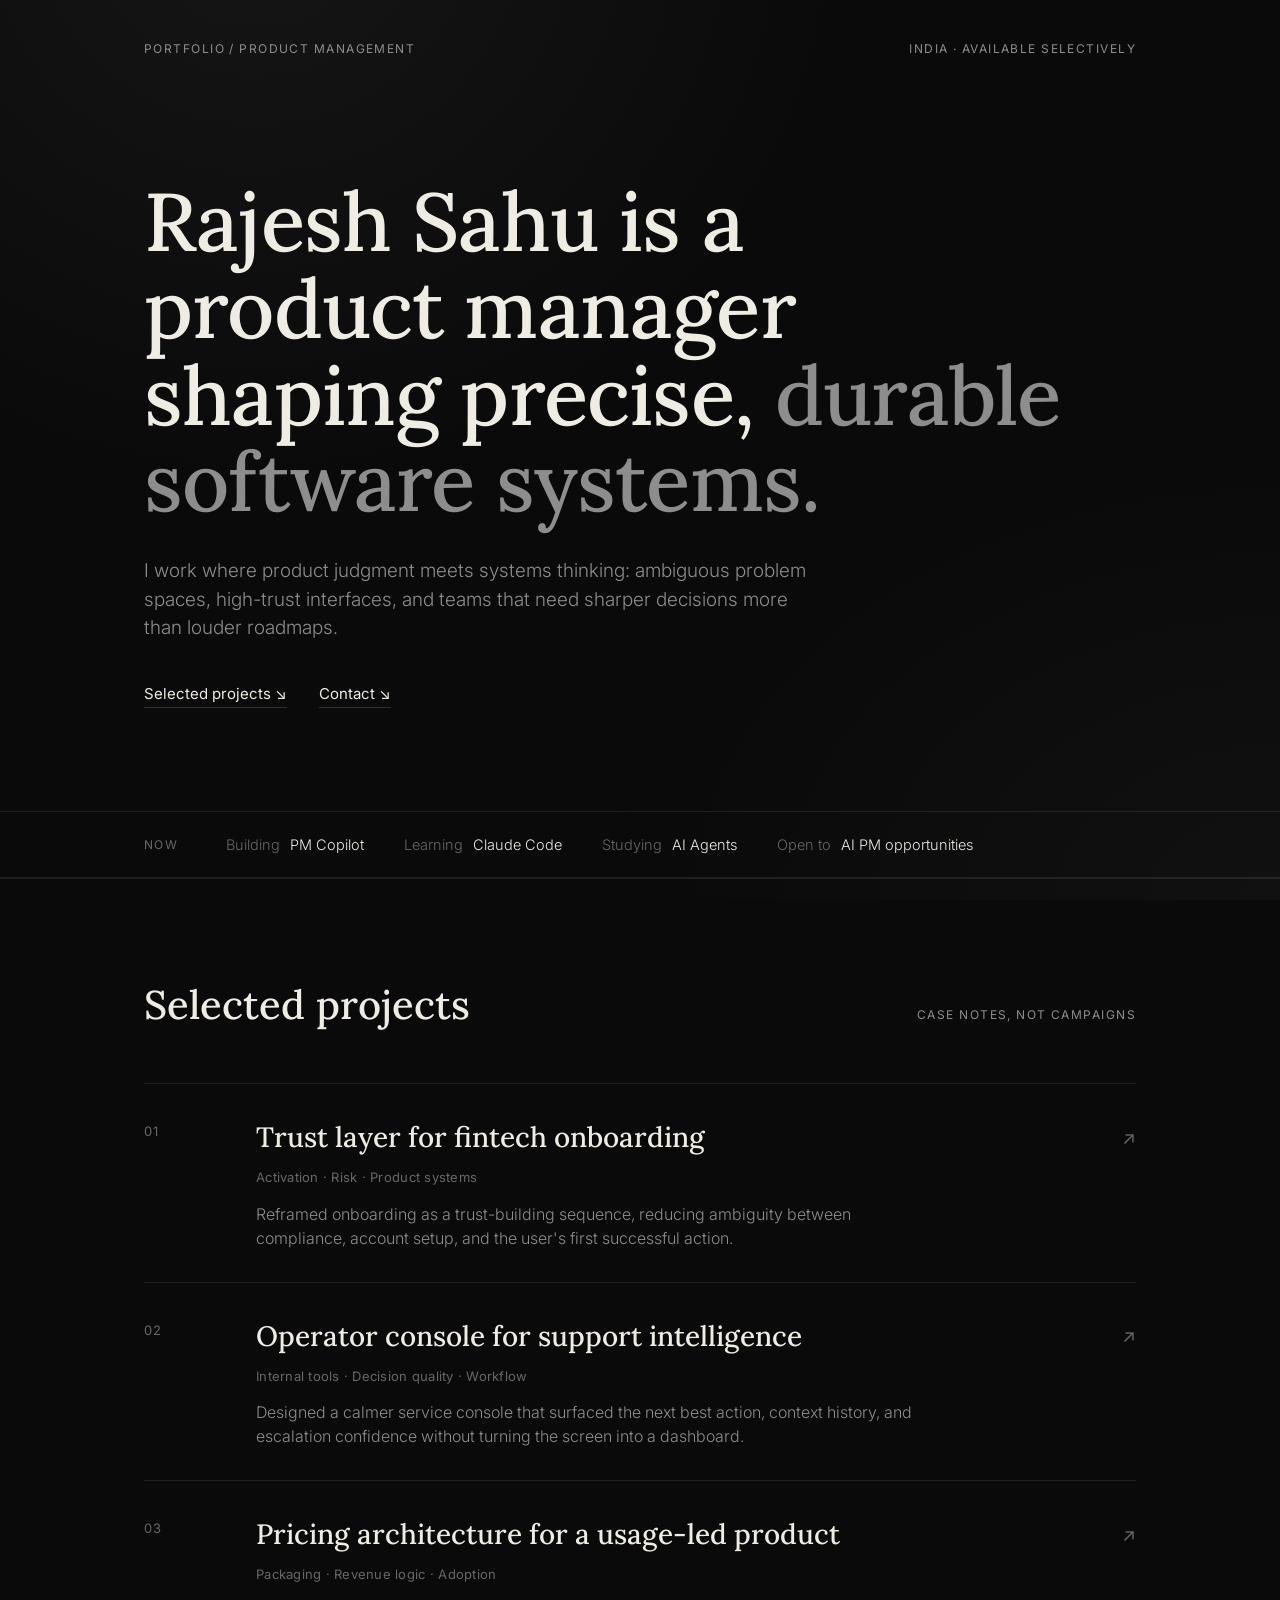
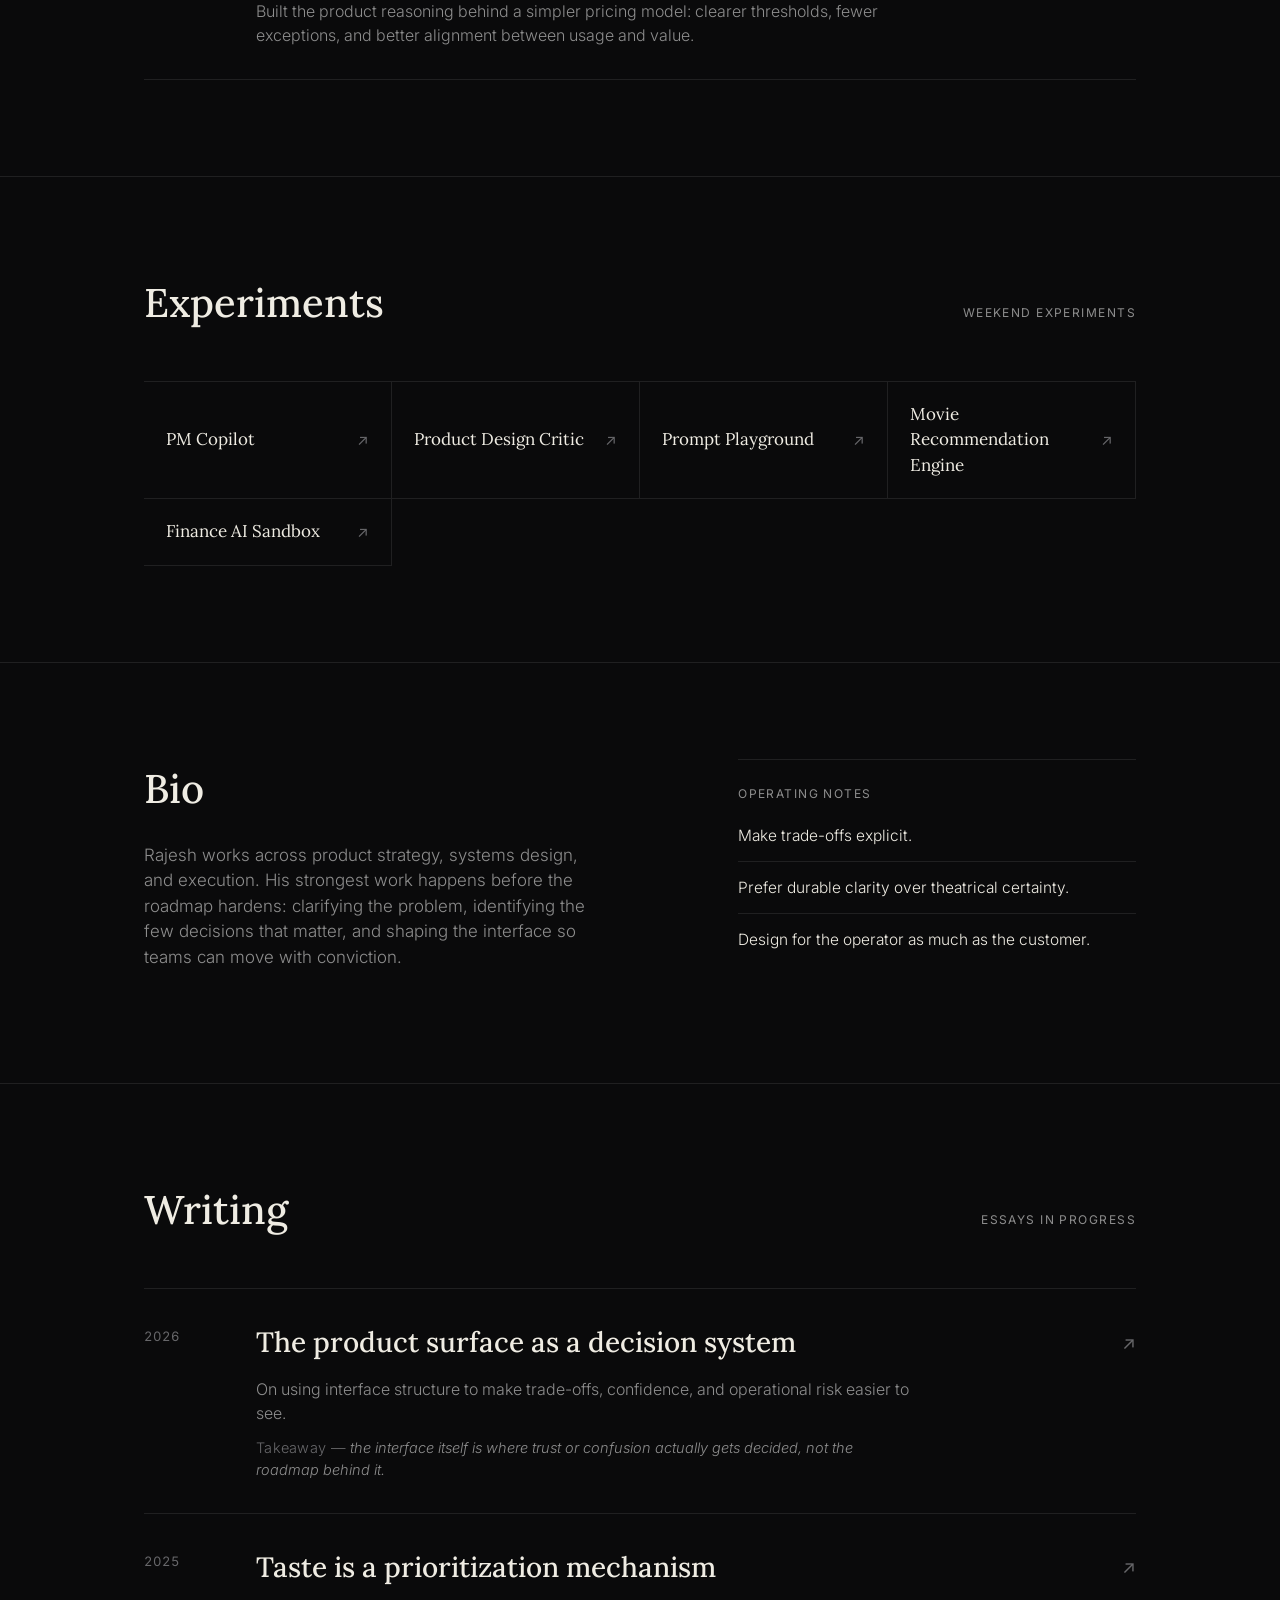
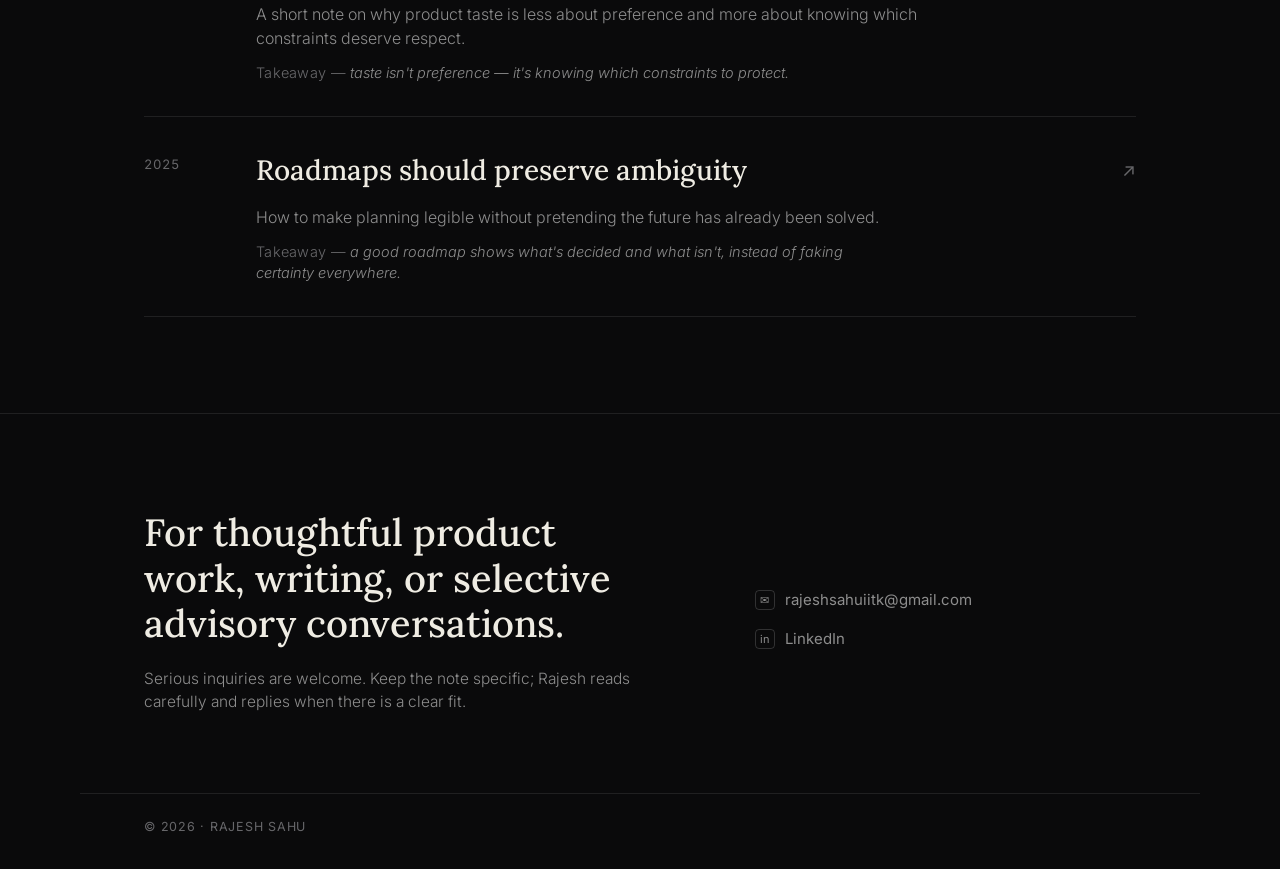
==== index.html @ f7d203c1 "Add files via upload" ====
<!DOCTYPE html>
<html lang="en">
<head>
<meta charset="UTF-8">
<meta name="viewport" content="width=device-width, initial-scale=1.0">
<title>Rajesh Sahu — Product Manager</title>
<meta name="description" content="Rajesh Sahu is a product manager shaping precise, durable software systems.">

<!-- Favicon -->
<link rel="icon" href="favicon.ico" sizes="any">
<link rel="apple-touch-icon" href="apple-touch-icon.png">

<!-- Open Graph / link preview (LinkedIn, Slack, iMessage, email) -->
<meta property="og:type" content="website">
<meta property="og:title" content="Rajesh Sahu — Product Manager">
<meta property="og:description" content="Product manager shaping precise, durable software systems. Selected projects, writing, and bio.">
<meta property="og:image" content="og-image.png">
<meta property="og:image:width" content="1200">
<meta property="og:image:height" content="630">
<meta property="og:url" content="https://rajeshsahu.me">
<meta name="twitter:card" content="summary_large_image">
<meta name="twitter:title" content="Rajesh Sahu — Product Manager">
<meta name="twitter:description" content="Product manager shaping precise, durable software systems. Selected projects, writing, and bio.">
<meta name="twitter:image" content="og-image.png">

<link rel="preconnect" href="https://fonts.googleapis.com">
<link rel="preconnect" href="https://fonts.gstatic.com" crossorigin>
<link href="https://fonts.googleapis.com/css2?family=Lora:ital,wght@0,400;0,500;0,600;1,400;1,500&family=Inter:wght@300;400;500;600&display=swap" rel="stylesheet">
<link rel="stylesheet" href="styles.css">
</head>
<body>

  <div class="grain"></div>

  <!-- ============ HEADER ============ -->
  <header class="site-header">
    <div class="wrap header-inner">
      <span class="eyebrow">Portfolio / Product Management</span>
      <span class="header-meta">India · Available selectively</span>
    </div>
  </header>

  <!-- ============ HERO ============ -->
  <section class="hero">
    <div class="wrap">
      <h1 class="hero-title">
        Rajesh Sahu is a product manager shaping precise,
        <span class="hero-title-muted">durable software systems.</span>
      </h1>
      <p class="hero-sub">
        I work where product judgment meets systems thinking: ambiguous problem spaces, high-trust
        interfaces, and teams that need sharper decisions more than louder roadmaps.
      </p>
      <nav class="hero-links">
        <a href="#projects">Selected projects <span class="arrow">↘</span></a>
        <a href="#contact">Contact <span class="arrow">↘</span></a>
      </nav>
    </div>
  </section>

  <!-- ============ NOW ============ -->
  <section class="now-strip">
    <div class="wrap now-inner">
      <span class="now-label">Now</span>
      <ul class="now-list">
        <li><span class="now-key">Building</span> PM Copilot</li>
        <li><span class="now-key">Learning</span> Claude Code</li>
        <li><span class="now-key">Studying</span> AI Agents</li>
        <li><span class="now-key">Open to</span> AI PM opportunities</li>
      </ul>
    </div>
  </section>

  <!-- ============ SELECTED PROJECTS ============ -->
  <section class="section" id="projects">
    <div class="wrap">
      <div class="section-head">
        <h2>Selected projects</h2>
        <span class="section-label">Case notes, not campaigns</span>
      </div>

      <div class="list">

        <a class="row reveal" href="projects/trust-layer-onboarding.html">
          <span class="row-index">01</span>
          <div class="row-body">
            <div class="row-title-line">
              <h3>Trust layer for fintech onboarding</h3>
              <span class="row-arrow">↗</span>
            </div>
            <p class="row-tags">Activation · Risk · Product systems</p>
            <p class="row-desc">Reframed onboarding as a trust-building sequence, reducing ambiguity between compliance, account setup, and the user's first successful action.</p>
          </div>
        </a>

        <a class="row reveal" href="projects/operator-console.html">
          <span class="row-index">02</span>
          <div class="row-body">
            <div class="row-title-line">
              <h3>Operator console for support intelligence</h3>
              <span class="row-arrow">↗</span>
            </div>
            <p class="row-tags">Internal tools · Decision quality · Workflow</p>
            <p class="row-desc">Designed a calmer service console that surfaced the next best action, context history, and escalation confidence without turning the screen into a dashboard.</p>
          </div>
        </a>

        <a class="row reveal" href="projects/pricing-architecture.html">
          <span class="row-index">03</span>
          <div class="row-body">
            <div class="row-title-line">
              <h3>Pricing architecture for a usage-led product</h3>
              <span class="row-arrow">↗</span>
            </div>
            <p class="row-tags">Packaging · Revenue logic · Adoption</p>
            <p class="row-desc">Built the product reasoning behind a simpler pricing model: clearer thresholds, fewer exceptions, and better alignment between usage and value.</p>
          </div>
        </a>

      </div>
    </div>
  </section>

  <!-- ============ EXPERIMENTS ============ -->
  <section class="section" id="experiments">
    <div class="wrap">
      <div class="section-head">
        <h2>Experiments</h2>
        <span class="section-label">Weekend experiments</span>
      </div>

      <div class="exp-grid">
        <a class="exp-card" href="#" target="_blank" rel="noopener">
          <span class="exp-name">PM Copilot</span>
          <span class="exp-arrow">↗</span>
        </a>
        <a class="exp-card" href="#" target="_blank" rel="noopener">
          <span class="exp-name">Product Design Critic</span>
          <span class="exp-arrow">↗</span>
        </a>
        <a class="exp-card" href="#" target="_blank" rel="noopener">
          <span class="exp-name">Prompt Playground</span>
          <span class="exp-arrow">↗</span>
        </a>
        <a class="exp-card" href="#" target="_blank" rel="noopener">
          <span class="exp-name">Movie Recommendation Engine</span>
          <span class="exp-arrow">↗</span>
        </a>
        <a class="exp-card" href="#" target="_blank" rel="noopener">
          <span class="exp-name">Finance AI Sandbox</span>
          <span class="exp-arrow">↗</span>
        </a>
      </div>
    </div>
  </section>


  <!-- ============ BIO ============ -->
  <section class="section" id="bio">
    <div class="wrap bio-grid">
      <div class="bio-copy">
        <h2>Bio</h2>
        <p>
          Rajesh works across product strategy, systems design, and execution. His strongest work
          happens before the roadmap hardens: clarifying the problem, identifying the few decisions
          that matter, and shaping the interface so teams can move with conviction.
        </p>
      </div>
      <div class="operating-notes">
        <span class="section-label">Operating notes</span>
        <ul>
          <li>Make trade-offs explicit.</li>
          <li>Prefer durable clarity over theatrical certainty.</li>
          <li>Design for the operator as much as the customer.</li>
        </ul>
      </div>
    </div>
  </section>

  <!-- ============ WRITING ============ -->
  <section class="section" id="writing">
    <div class="wrap">
      <div class="section-head">
        <h2>Writing</h2>
        <span class="section-label">Essays in progress</span>
      </div>

      <div class="list">

        <a class="row reveal" href="#">
          <span class="row-index row-year">2026</span>
          <div class="row-body">
            <div class="row-title-line">
              <h3>The product surface as a decision system</h3>
              <span class="row-arrow">↗</span>
            </div>
            <p class="row-desc">On using interface structure to make trade-offs, confidence, and operational risk easier to see.</p>
            <p class="row-takeaway"><span class="takeaway-label">Takeaway —</span> the interface itself is where trust or confusion actually gets decided, not the roadmap behind it.</p>
          </div>
        </a>

        <a class="row reveal" href="#">
          <span class="row-index row-year">2025</span>
          <div class="row-body">
            <div class="row-title-line">
              <h3>Taste is a prioritization mechanism</h3>
              <span class="row-arrow">↗</span>
            </div>
            <p class="row-desc">A short note on why product taste is less about preference and more about knowing which constraints deserve respect.</p>
            <p class="row-takeaway"><span class="takeaway-label">Takeaway —</span> taste isn't preference — it's knowing which constraints to protect.</p>
          </div>
        </a>

        <a class="row reveal" href="#">
          <span class="row-index row-year">2025</span>
          <div class="row-body">
            <div class="row-title-line">
              <h3>Roadmaps should preserve ambiguity</h3>
              <span class="row-arrow">↗</span>
            </div>
            <p class="row-desc">How to make planning legible without pretending the future has already been solved.</p>
            <p class="row-takeaway"><span class="takeaway-label">Takeaway —</span> a good roadmap shows what's decided and what isn't, instead of faking certainty everywhere.</p>
          </div>
        </a>

      </div>
    </div>
  </section>

  <!-- ============ CONTACT / FOOTER ============ -->
  <footer class="site-footer" id="contact">
    <div class="wrap footer-grid">
      <div class="footer-copy">
        <h2>For thoughtful product work, writing, or selective advisory conversations.</h2>
        <p>Serious inquiries are welcome. Keep the note specific; Rajesh reads carefully and replies when there is a clear fit.</p>
      </div>
      <div class="footer-contact">
        <a href="mailto:rajeshsahuiitk@gmail.com" class="contact-link">
          <span class="icon">✉</span> rajeshsahuiitk@gmail.com
        </a>
        <a href="https://www.linkedin.com/in/sahu-rajesh-160608/" target="_blank" rel="noopener" class="contact-link">
          <span class="icon">in</span> LinkedIn
        </a>
      </div>
    </div>
    <div class="wrap footer-bottom">
      <span>© 2026 · Rajesh Sahu</span>
    </div>
  </footer>

  <script src="script.js"></script>
</body>
</html>
---- styles.css ----
/* ===================================================
   Tokens
=================================================== */
:root{
  --bg:            #0a0a0b;
  --bg-raised:     #0f0f11;
  --ink:           #efece3;
  --ink-dim:       #8d8d8d;
  --ink-faint:     #67676a;
  --line:          rgba(255,255,255,0.09);
  --line-strong:   rgba(255,255,255,0.16);
  --accent:        #c98a5e; /* quiet warm clay, used only for the arrow hover */

  --serif: 'Lora', Georgia, serif;
  --sans:  'Inter', -apple-system, BlinkMacSystemFont, sans-serif;

  --wrap: 1120px;
  --pad:  clamp(24px, 5vw, 96px);
}

*{ box-sizing: border-box; }
html{ scroll-behavior: smooth; }

body{
  margin:0;
  background: var(--bg);
  color: var(--ink);
  font-family: var(--sans);
  font-weight: 400;
  -webkit-font-smoothing: antialiased;
  line-height: 1.5;
  overflow-x: hidden;
}

.wrap{
  max-width: var(--wrap);
  margin: 0 auto;
  padding-left: var(--pad);
  padding-right: var(--pad);
}

/* faint film-grain / vignette so the black doesn't read flat */
.grain{
  position: fixed;
  inset: 0;
  pointer-events: none;
  z-index: 0;
  background:
    radial-gradient(ellipse at 20% -10%, rgba(255,255,255,0.05), transparent 45%),
    radial-gradient(ellipse at 100% 100%, rgba(255,255,255,0.03), transparent 40%);
}

h1,h2,h3{
  font-family: var(--serif);
  font-weight: 500;
  margin: 0;
  color: var(--ink);
}

a{ color: inherit; text-decoration: none; }

.eyebrow, .section-label, .header-meta{
  font-family: var(--sans);
  font-size: 12px;
  letter-spacing: 0.12em;
  text-transform: uppercase;
  color: var(--ink-dim);
}

/* ===================================================
   Header
=================================================== */
.site-header{
  position: relative;
  z-index: 2;
  padding-top: 40px;
}
.header-inner{
  display: flex;
  justify-content: space-between;
  align-items: baseline;
  flex-wrap: wrap;
  gap: 8px;
}

/* ===================================================
   Hero
=================================================== */
.hero{
  position: relative;
  z-index: 2;
  padding-top: clamp(56px, 10vw, 120px);
  padding-bottom: clamp(64px, 8vw, 110px);
}
.hero-title{
  font-size: clamp(40px, 6.4vw, 84px);
  line-height: 1.06;
  letter-spacing: -0.01em;
  max-width: 18ch;
}
.hero-title-muted{ color: var(--ink-dim); }

.hero-sub{
  margin-top: 32px;
  max-width: 56ch;
  font-size: clamp(16px, 1.6vw, 19px);
  color: var(--ink-dim);
  font-weight: 300;
}

.hero-links{
  margin-top: 40px;
  display: flex;
  gap: 32px;
  flex-wrap: wrap;
}
.hero-links a{
  font-size: 15px;
  color: var(--ink);
  padding-bottom: 2px;
  border-bottom: 1px solid var(--line-strong);
  transition: border-color .25s ease, color .25s ease;
}
.hero-links a:hover{ color: var(--accent); border-color: var(--accent); }
.arrow{ display: inline-block; transition: transform .25s ease; }
.hero-links a:hover .arrow{ transform: translate(2px, 2px); }

/* ===================================================
   Now strip
=================================================== */
.now-strip{
  position: relative;
  z-index: 2;
  border-top: 1px solid var(--line);
  border-bottom: 1px solid var(--line);
  padding: 22px 0;
}
.now-inner{
  display: flex;
  align-items: center;
  gap: clamp(20px, 4vw, 48px);
  flex-wrap: wrap;
}
.now-label{
  font-family: var(--sans);
  font-size: 12px;
  letter-spacing: 0.12em;
  text-transform: uppercase;
  color: var(--ink-faint);
  flex-shrink: 0;
}
.now-list{
  list-style: none;
  margin: 0;
  padding: 0;
  display: flex;
  gap: clamp(20px, 4vw, 40px);
  flex-wrap: wrap;
  font-size: 14.5px;
  color: var(--ink);
  font-weight: 300;
}
.now-key{
  color: var(--ink-faint);
  margin-right: 6px;
}

/* ===================================================
   Experiments
=================================================== */
.exp-grid{
  border-top: 1px solid var(--line);
  display: grid;
  grid-template-columns: repeat(auto-fill, minmax(240px, 1fr));
}
.exp-card{
  display: flex;
  align-items: center;
  justify-content: space-between;
  gap: 12px;
  padding: 20px 22px;
  border-bottom: 1px solid var(--line);
  border-right: 1px solid var(--line);
  transition: background-color .25s ease;
}
.exp-card:hover{ background: rgba(255,255,255,0.02); }
.exp-name{
  font-family: var(--serif);
  font-size: 17px;
  color: var(--ink);
}
.exp-arrow{
  font-size: 15px;
  color: var(--ink-faint);
  transition: transform .25s ease, color .25s ease;
}
.exp-card:hover .exp-arrow{ color: var(--accent); transform: translate(2px,-2px); }

/* ===================================================
   Sections shared
=================================================== */
.section{
  position: relative;
  z-index: 2;
  padding: clamp(56px, 8vw, 96px) 0;
  border-top: 1px solid var(--line);
}
.section-head{
  display: flex;
  justify-content: space-between;
  align-items: baseline;
  flex-wrap: wrap;
  gap: 12px;
  margin-bottom: clamp(28px, 4vw, 48px);
}
.section-head h2{
  font-size: clamp(28px, 3.2vw, 40px);
}

/* rows: projects + writing list */
.list{ border-top: 1px solid var(--line); }
.row{
  display: grid;
  grid-template-columns: 88px 1fr;
  gap: 24px;
  padding: 32px 0;
  border-bottom: 1px solid var(--line);
  transition: background-color .3s ease;
}
.row:hover{ background: rgba(255,255,255,0.015); }
.row-index{
  font-family: var(--sans);
  font-size: 13px;
  letter-spacing: 0.08em;
  color: var(--ink-faint);
  padding-top: 6px;
}
.row-year{ font-variant-numeric: tabular-nums; }

.row-title-line{
  display: flex;
  align-items: center;
  justify-content: space-between;
  gap: 16px;
}
.row-title-line h3{
  font-size: clamp(20px, 2.4vw, 28px);
  font-weight: 500;
}
.row-arrow{
  font-size: 18px;
  color: var(--ink-faint);
  flex-shrink: 0;
  transition: transform .25s ease, color .25s ease;
}
.row:hover .row-arrow{
  color: var(--accent);
  transform: translate(3px, -3px);
}
.row-tags{
  margin: 10px 0 0;
  font-size: 13px;
  letter-spacing: 0.02em;
  color: var(--ink-faint);
}
.row-desc{
  margin: 14px 0 0;
  max-width: 68ch;
  color: var(--ink-dim);
  font-weight: 300;
  font-size: 16px;
}
.row-takeaway{
  margin: 12px 0 0;
  max-width: 68ch;
  font-size: 14.5px;
  font-style: italic;
  color: var(--ink-dim);
  font-weight: 300;
}
.takeaway-label{
  font-style: normal;
  color: var(--ink-faint);
  letter-spacing: 0.02em;
}

/* reveal-on-scroll */
.reveal{
  opacity: 0;
  transform: translateY(14px);
  transition: opacity .6s ease, transform .6s ease;
}
.reveal.in{
  opacity: 1;
  transform: translateY(0);
}

/* ===================================================
   Bio
=================================================== */
.bio-grid{
  display: grid;
  grid-template-columns: 1.3fr 1fr;
  gap: clamp(32px, 6vw, 96px);
}
.bio-copy h2{
  font-size: clamp(28px, 3.2vw, 40px);
  margin-bottom: 24px;
}
.bio-copy p{
  max-width: 46ch;
  color: var(--ink-dim);
  font-weight: 300;
  font-size: 17px;
}
.operating-notes{
  border-top: 1px solid var(--line);
  padding-top: 20px;
}
.operating-notes ul{
  list-style: none;
  margin: 20px 0 0;
  padding: 0;
  display: flex;
  flex-direction: column;
  gap: 14px;
}
.operating-notes li{
  font-size: 15.5px;
  color: var(--ink);
  font-weight: 300;
  padding-bottom: 14px;
  border-bottom: 1px solid var(--line);
}
.operating-notes li:last-child{ border-bottom: none; padding-bottom: 0; }

/* ===================================================
   Footer / Contact
=================================================== */
.site-footer{
  position: relative;
  z-index: 2;
  border-top: 1px solid var(--line);
  padding-top: clamp(56px, 8vw, 96px);
}
.footer-grid{
  display: grid;
  grid-template-columns: 1.4fr 1fr;
  gap: clamp(32px, 6vw, 96px);
  padding-bottom: clamp(40px, 6vw, 64px);
}
.footer-copy h2{
  font-size: clamp(26px, 3.4vw, 38px);
  line-height: 1.2;
  max-width: 20ch;
}
.footer-copy p{
  margin-top: 20px;
  max-width: 50ch;
  color: var(--ink-dim);
  font-weight: 300;
  font-size: 15.5px;
}
.footer-contact{
  display: flex;
  flex-direction: column;
  gap: 16px;
  align-items: flex-start;
  justify-content: center;
}
.contact-link{
  display: inline-flex;
  align-items: center;
  gap: 10px;
  font-size: 15px;
  color: var(--ink-dim);
  transition: color .25s ease;
}
.contact-link .icon{
  display: inline-flex;
  align-items: center;
  justify-content: center;
  width: 20px; height: 20px;
  font-size: 11px;
  border: 1px solid var(--line-strong);
  border-radius: 4px;
  color: var(--ink-dim);
}
.contact-link:hover{ color: var(--ink); }
.contact-link:hover .icon{ color: var(--accent); border-color: var(--accent); }

.footer-bottom{
  border-top: 1px solid var(--line);
  padding-top: 24px;
  padding-bottom: 32px;
  font-size: 12.5px;
  letter-spacing: 0.06em;
  text-transform: uppercase;
  color: var(--ink-faint);
}

/* ===================================================
   Project detail pages
=================================================== */
.back-link{
  font-size: 13px;
  color: var(--ink-dim);
  transition: color .25s ease;
}
.back-link:hover{ color: var(--ink); }

.project-hero{
  position: relative;
  z-index: 2;
  padding-top: clamp(48px, 8vw, 88px);
  padding-bottom: clamp(48px, 6vw, 72px);
  border-bottom: 1px solid var(--line);
}
.project-title{
  margin-top: 16px;
  font-size: clamp(32px, 5vw, 56px);
  line-height: 1.1;
  max-width: 20ch;
}
.project-tags{
  margin-top: 18px;
  font-size: 13px;
  letter-spacing: 0.02em;
  color: var(--ink-faint);
}
.project-oneliner{
  margin-top: 18px;
  max-width: 60ch;
  font-size: 17px;
  color: var(--ink-dim);
  font-weight: 300;
}
.cta-row{
  margin-top: 32px;
  display: flex;
  gap: 14px;
  flex-wrap: wrap;
}
.cta-button{
  font-size: 14px;
  padding: 12px 20px;
  border: 1px solid var(--line-strong);
  border-radius: 2px;
  transition: border-color .25s ease, color .25s ease, background-color .25s ease;
}
.cta-button:hover{
  border-color: var(--accent);
  color: var(--accent);
}
.cta-button.primary{
  background: var(--ink);
  color: var(--bg);
  border-color: var(--ink);
}
.cta-button.primary:hover{
  background: var(--accent);
  border-color: var(--accent);
  color: var(--bg);
}

.case-copy p{
  max-width: 68ch;
  color: var(--ink-dim);
  font-weight: 300;
  font-size: 16.5px;
  margin: 0 0 20px;
}
.case-copy p:last-child{ margin-bottom: 0; }
.case-copy h3{
  font-size: clamp(18px, 2vw, 22px);
  margin: 36px 0 14px;
}
.case-copy h3:first-child{ margin-top: 0; }
.case-copy strong{
  color: var(--ink);
  font-weight: 500;
}
.placeholder-note{
  display: inline-block;
  margin-bottom: 24px;
  font-size: 12px;
  letter-spacing: 0.06em;
  text-transform: uppercase;
  color: var(--accent);
  border: 1px dashed rgba(201,138,94,0.4);
  padding: 6px 12px;
  border-radius: 2px;
}

/* ===================================================
   Responsive
=================================================== */
@media (max-width: 760px){
  .bio-grid, .footer-grid{ grid-template-columns: 1fr; }
  .row{ grid-template-columns: 48px 1fr; gap: 16px; }
  .hero-links{ gap: 20px; }
  .now-inner{ flex-direction: column; align-items: flex-start; gap: 12px; }
  .now-list{ flex-direction: column; gap: 8px; }
  .exp-grid{ grid-template-columns: 1fr; }
}

@media (prefers-reduced-motion: reduce){
  *{ transition: none !important; scroll-behavior: auto !important; }
  .reveal{ opacity: 1; transform: none; }
}
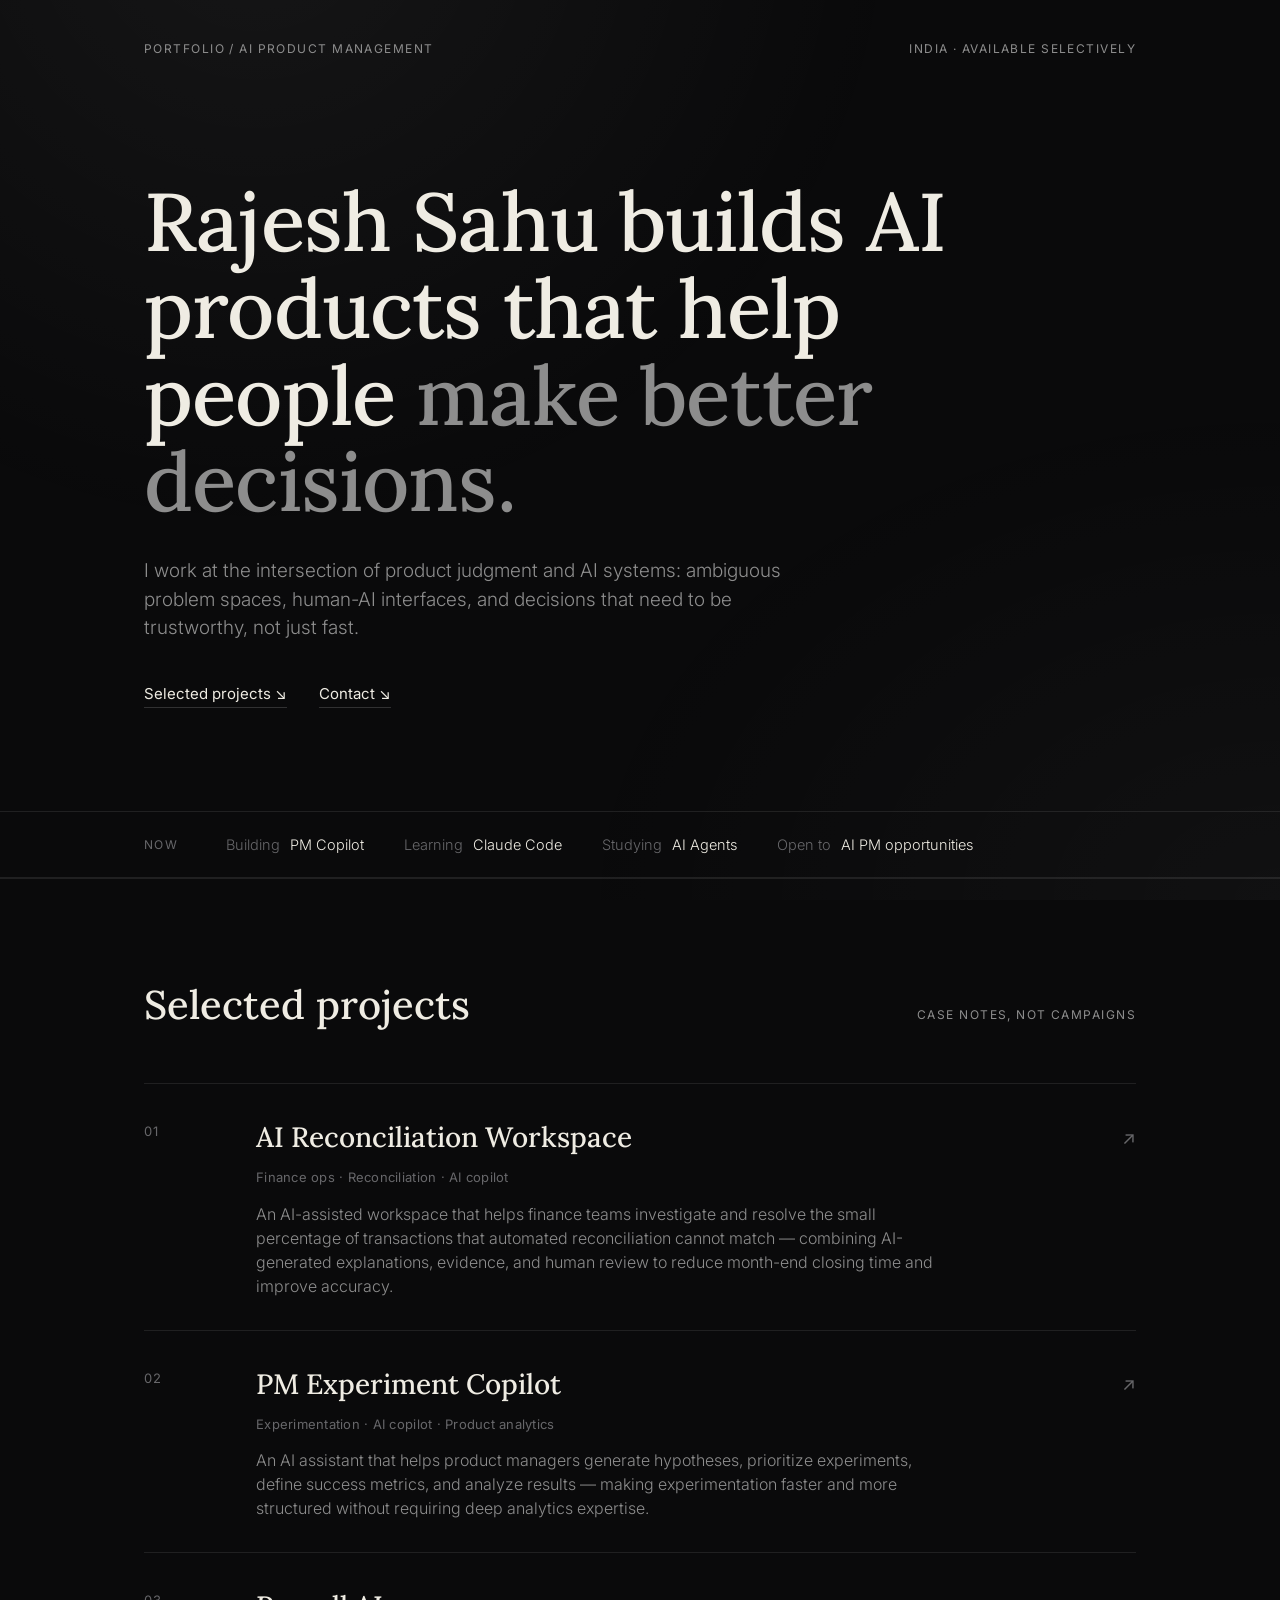
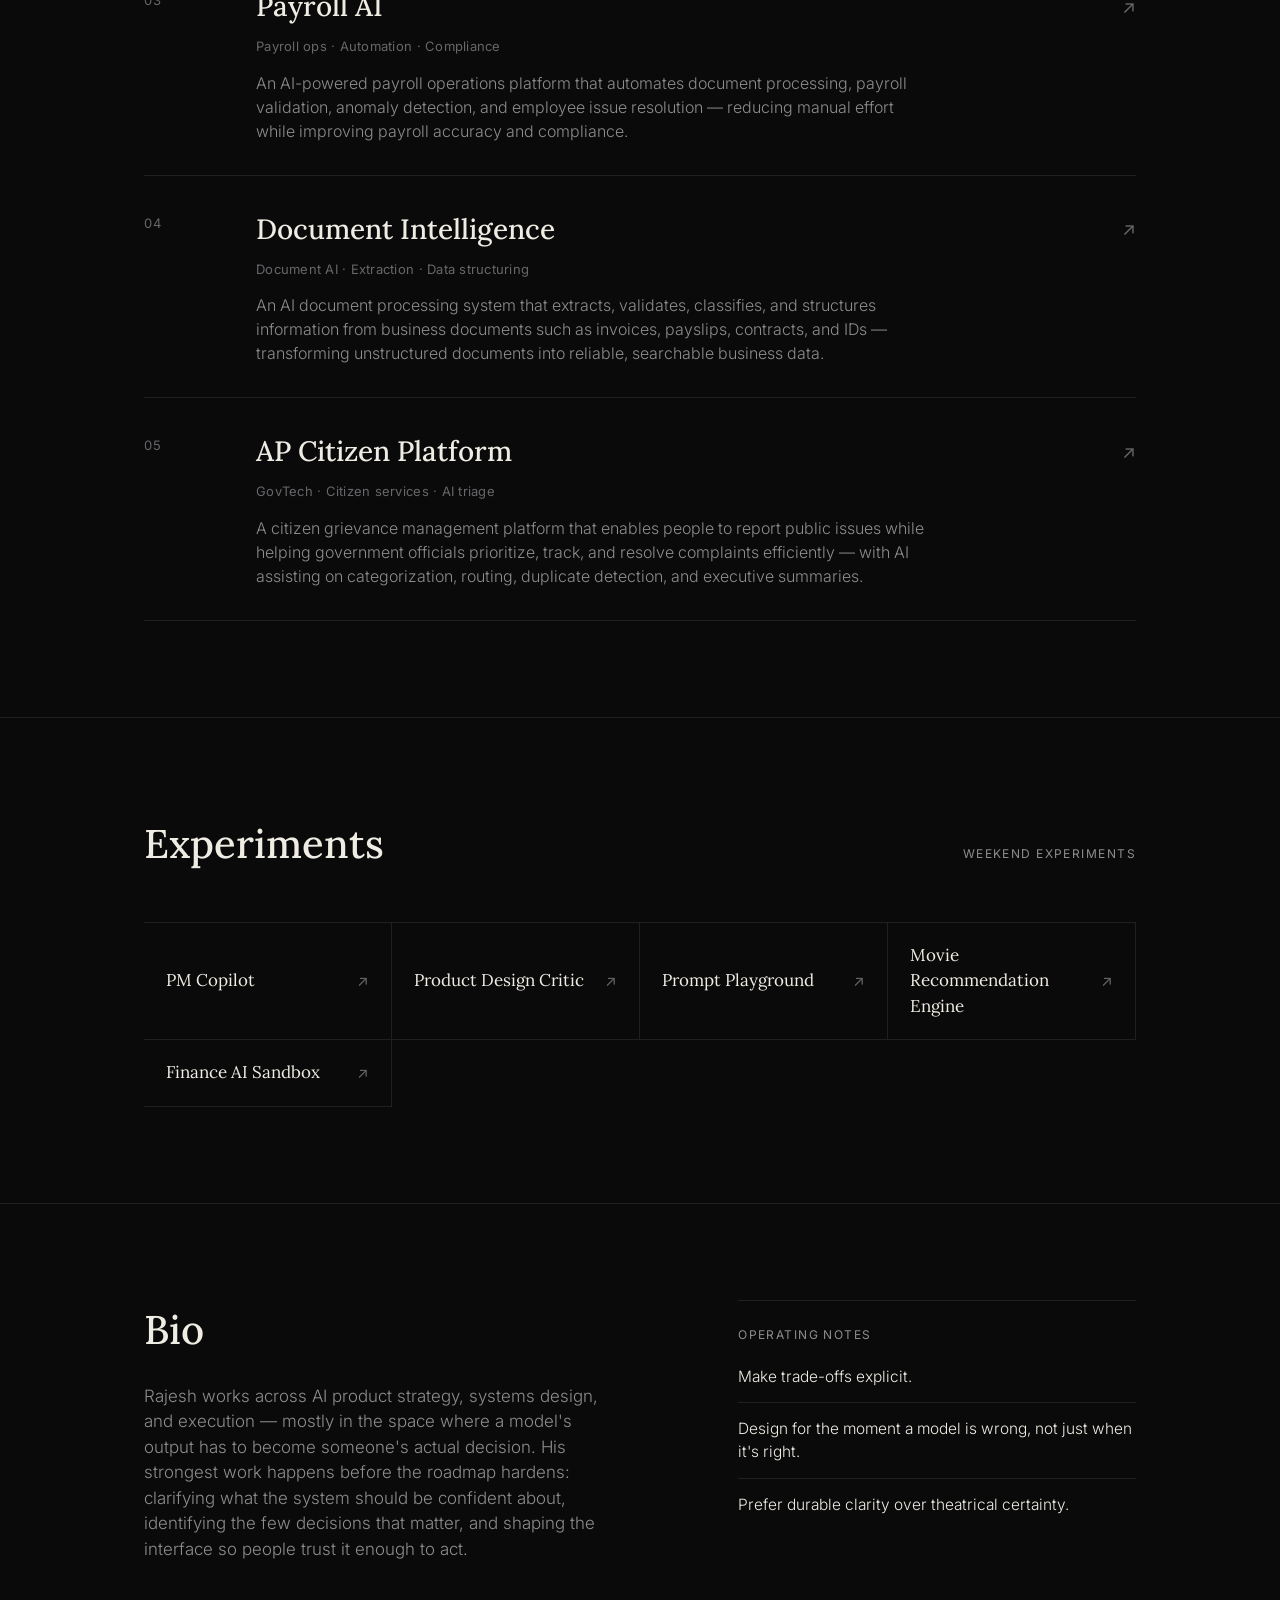
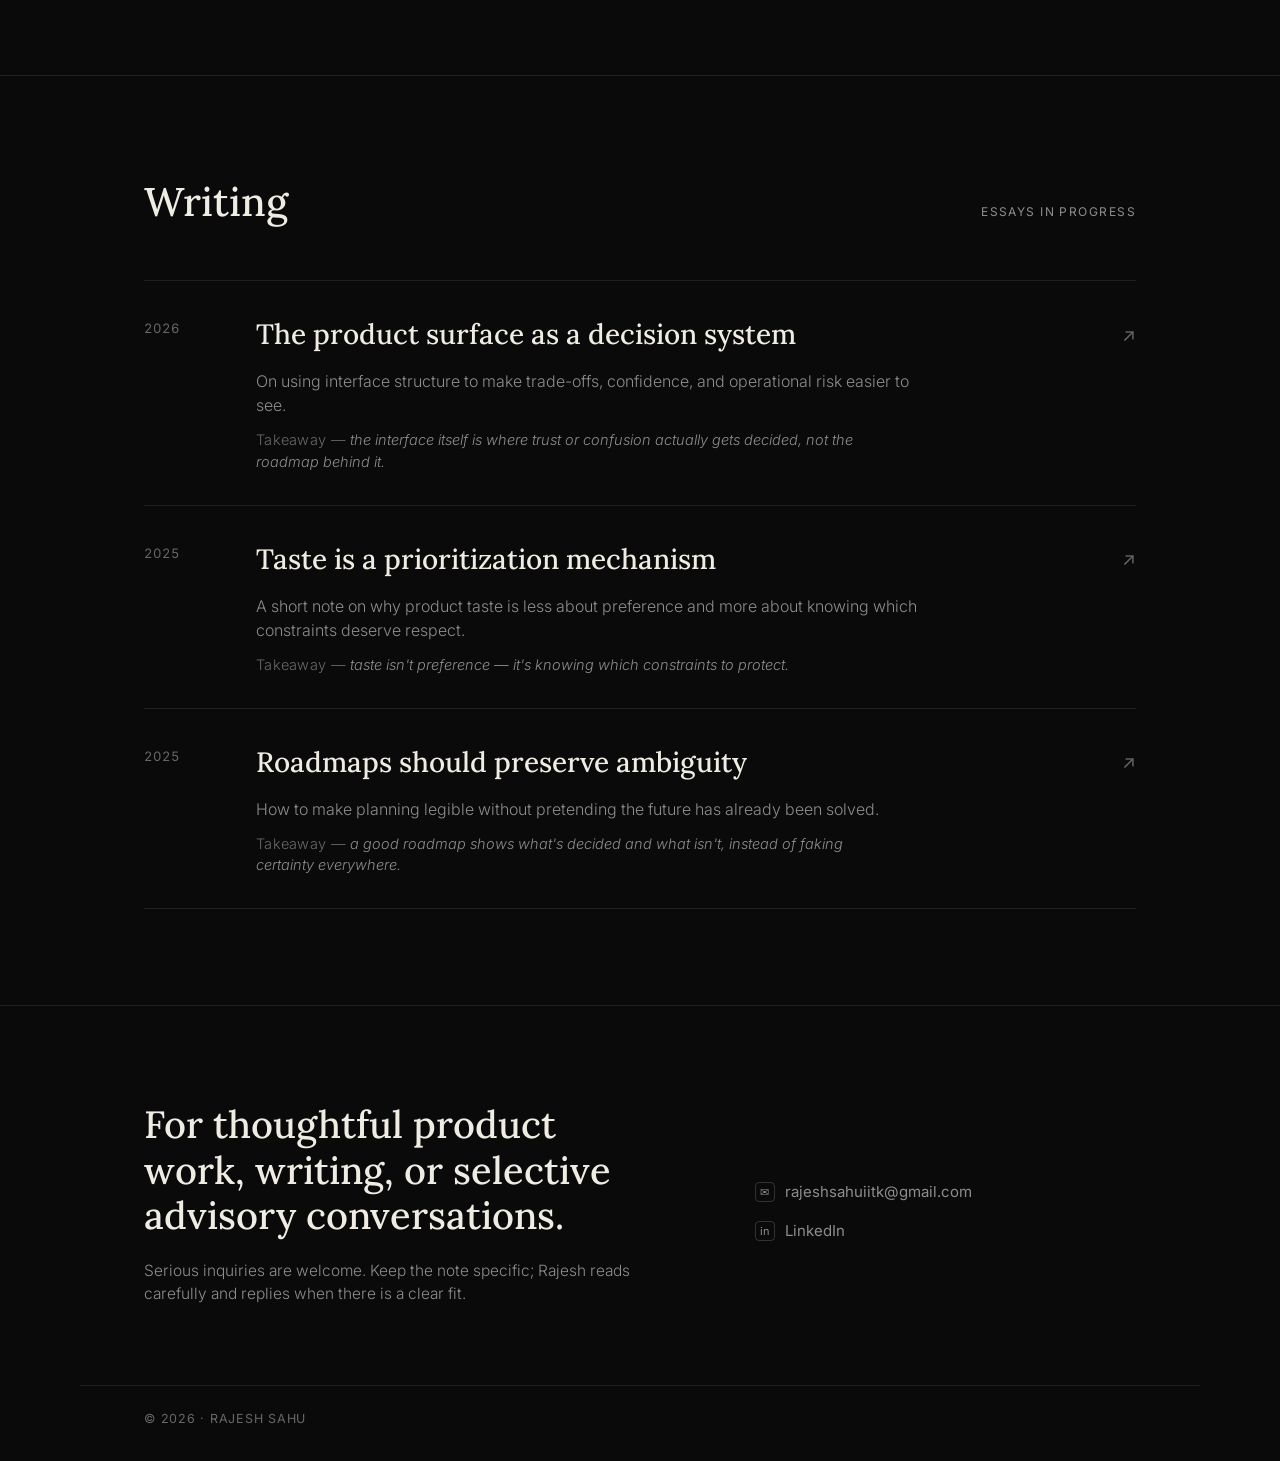
==== commit 43fc040f: "Add files via upload" ====
--- a/index.html
+++ b/index.html
@@ -3,8 +3,8 @@
 <head>
 <meta charset="UTF-8">
 <meta name="viewport" content="width=device-width, initial-scale=1.0">
-<title>Rajesh Sahu — Product Manager</title>
-<meta name="description" content="Rajesh Sahu is a product manager shaping precise, durable software systems.">
+<title>Rajesh Sahu — AI Product Manager</title>
+<meta name="description" content="Rajesh Sahu builds AI products that help people make better decisions.">
 
 <!-- Favicon -->
 <link rel="icon" href="favicon.ico" sizes="any">
@@ -12,15 +12,15 @@
 
 <!-- Open Graph / link preview (LinkedIn, Slack, iMessage, email) -->
 <meta property="og:type" content="website">
-<meta property="og:title" content="Rajesh Sahu — Product Manager">
-<meta property="og:description" content="Product manager shaping precise, durable software systems. Selected projects, writing, and bio.">
+<meta property="og:title" content="Rajesh Sahu — AI Product Manager">
+<meta property="og:description" content="Product manager building AI systems that help people make better decisions. Selected projects, writing, and bio.">
 <meta property="og:image" content="og-image.png">
 <meta property="og:image:width" content="1200">
 <meta property="og:image:height" content="630">
 <meta property="og:url" content="https://rajeshsahu.me">
 <meta name="twitter:card" content="summary_large_image">
-<meta name="twitter:title" content="Rajesh Sahu — Product Manager">
-<meta name="twitter:description" content="Product manager shaping precise, durable software systems. Selected projects, writing, and bio.">
+<meta name="twitter:title" content="Rajesh Sahu — AI Product Manager">
+<meta name="twitter:description" content="Product manager building AI systems that help people make better decisions. Selected projects, writing, and bio.">
 <meta name="twitter:image" content="og-image.png">
 
 <link rel="preconnect" href="https://fonts.googleapis.com">
@@ -35,7 +35,7 @@
   <!-- ============ HEADER ============ -->
   <header class="site-header">
     <div class="wrap header-inner">
-      <span class="eyebrow">Portfolio / Product Management</span>
+      <span class="eyebrow">Portfolio / AI Product Management</span>
       <span class="header-meta">India · Available selectively</span>
     </div>
   </header>
@@ -44,12 +44,12 @@
   <section class="hero">
     <div class="wrap">
       <h1 class="hero-title">
-        Rajesh Sahu is a product manager shaping precise,
-        <span class="hero-title-muted">durable software systems.</span>
+        Rajesh Sahu builds AI products that help people
+        <span class="hero-title-muted">make better decisions.</span>
       </h1>
       <p class="hero-sub">
-        I work where product judgment meets systems thinking: ambiguous problem spaces, high-trust
-        interfaces, and teams that need sharper decisions more than louder roadmaps.
+        I work at the intersection of product judgment and AI systems: ambiguous problem spaces,
+        human-AI interfaces, and decisions that need to be trustworthy, not just fast.
       </p>
       <nav class="hero-links">
         <a href="#projects">Selected projects <span class="arrow">↘</span></a>
@@ -81,39 +81,63 @@
 
       <div class="list">
 
-        <a class="row reveal" href="projects/trust-layer-onboarding.html">
+        <a class="row reveal" href="projects/ai-reconciliation-workspace.html">
           <span class="row-index">01</span>
           <div class="row-body">
             <div class="row-title-line">
-              <h3>Trust layer for fintech onboarding</h3>
-              <span class="row-arrow">↗</span>
-            </div>
-            <p class="row-tags">Activation · Risk · Product systems</p>
-            <p class="row-desc">Reframed onboarding as a trust-building sequence, reducing ambiguity between compliance, account setup, and the user's first successful action.</p>
-          </div>
-        </a>
-
-        <a class="row reveal" href="projects/operator-console.html">
+              <h3>AI Reconciliation Workspace</h3>
+              <span class="row-arrow">↗</span>
+            </div>
+            <p class="row-tags">Finance ops · Reconciliation · AI copilot</p>
+            <p class="row-desc">An AI-assisted workspace that helps finance teams investigate and resolve the small percentage of transactions that automated reconciliation cannot match — combining AI-generated explanations, evidence, and human review to reduce month-end closing time and improve accuracy.</p>
+          </div>
+        </a>
+
+        <a class="row reveal" href="projects/pm-experiment-copilot.html">
           <span class="row-index">02</span>
           <div class="row-body">
             <div class="row-title-line">
-              <h3>Operator console for support intelligence</h3>
-              <span class="row-arrow">↗</span>
-            </div>
-            <p class="row-tags">Internal tools · Decision quality · Workflow</p>
-            <p class="row-desc">Designed a calmer service console that surfaced the next best action, context history, and escalation confidence without turning the screen into a dashboard.</p>
-          </div>
-        </a>
-
-        <a class="row reveal" href="projects/pricing-architecture.html">
+              <h3>PM Experiment Copilot</h3>
+              <span class="row-arrow">↗</span>
+            </div>
+            <p class="row-tags">Experimentation · AI copilot · Product analytics</p>
+            <p class="row-desc">An AI assistant that helps product managers generate hypotheses, prioritize experiments, define success metrics, and analyze results — making experimentation faster and more structured without requiring deep analytics expertise.</p>
+          </div>
+        </a>
+
+        <a class="row reveal" href="projects/payroll-ai.html">
           <span class="row-index">03</span>
           <div class="row-body">
             <div class="row-title-line">
-              <h3>Pricing architecture for a usage-led product</h3>
-              <span class="row-arrow">↗</span>
-            </div>
-            <p class="row-tags">Packaging · Revenue logic · Adoption</p>
-            <p class="row-desc">Built the product reasoning behind a simpler pricing model: clearer thresholds, fewer exceptions, and better alignment between usage and value.</p>
+              <h3>Payroll AI</h3>
+              <span class="row-arrow">↗</span>
+            </div>
+            <p class="row-tags">Payroll ops · Automation · Compliance</p>
+            <p class="row-desc">An AI-powered payroll operations platform that automates document processing, payroll validation, anomaly detection, and employee issue resolution — reducing manual effort while improving payroll accuracy and compliance.</p>
+          </div>
+        </a>
+
+        <a class="row reveal" href="projects/document-intelligence.html">
+          <span class="row-index">04</span>
+          <div class="row-body">
+            <div class="row-title-line">
+              <h3>Document Intelligence</h3>
+              <span class="row-arrow">↗</span>
+            </div>
+            <p class="row-tags">Document AI · Extraction · Data structuring</p>
+            <p class="row-desc">An AI document processing system that extracts, validates, classifies, and structures information from business documents such as invoices, payslips, contracts, and IDs — transforming unstructured documents into reliable, searchable business data.</p>
+          </div>
+        </a>
+
+        <a class="row reveal" href="projects/ap-citizen-platform.html">
+          <span class="row-index">05</span>
+          <div class="row-body">
+            <div class="row-title-line">
+              <h3>AP Citizen Platform</h3>
+              <span class="row-arrow">↗</span>
+            </div>
+            <p class="row-tags">GovTech · Citizen services · AI triage</p>
+            <p class="row-desc">A citizen grievance management platform that enables people to report public issues while helping government officials prioritize, track, and resolve complaints efficiently — with AI assisting on categorization, routing, duplicate detection, and executive summaries.</p>
           </div>
         </a>
 
@@ -161,17 +185,19 @@
       <div class="bio-copy">
         <h2>Bio</h2>
         <p>
-          Rajesh works across product strategy, systems design, and execution. His strongest work
-          happens before the roadmap hardens: clarifying the problem, identifying the few decisions
-          that matter, and shaping the interface so teams can move with conviction.
+          Rajesh works across AI product strategy, systems design, and execution — mostly in the
+          space where a model's output has to become someone's actual decision. His strongest work
+          happens before the roadmap hardens: clarifying what the system should be confident about,
+          identifying the few decisions that matter, and shaping the interface so people trust it
+          enough to act.
         </p>
       </div>
       <div class="operating-notes">
         <span class="section-label">Operating notes</span>
         <ul>
           <li>Make trade-offs explicit.</li>
+          <li>Design for the moment a model is wrong, not just when it's right.</li>
           <li>Prefer durable clarity over theatrical certainty.</li>
-          <li>Design for the operator as much as the customer.</li>
         </ul>
       </div>
     </div>
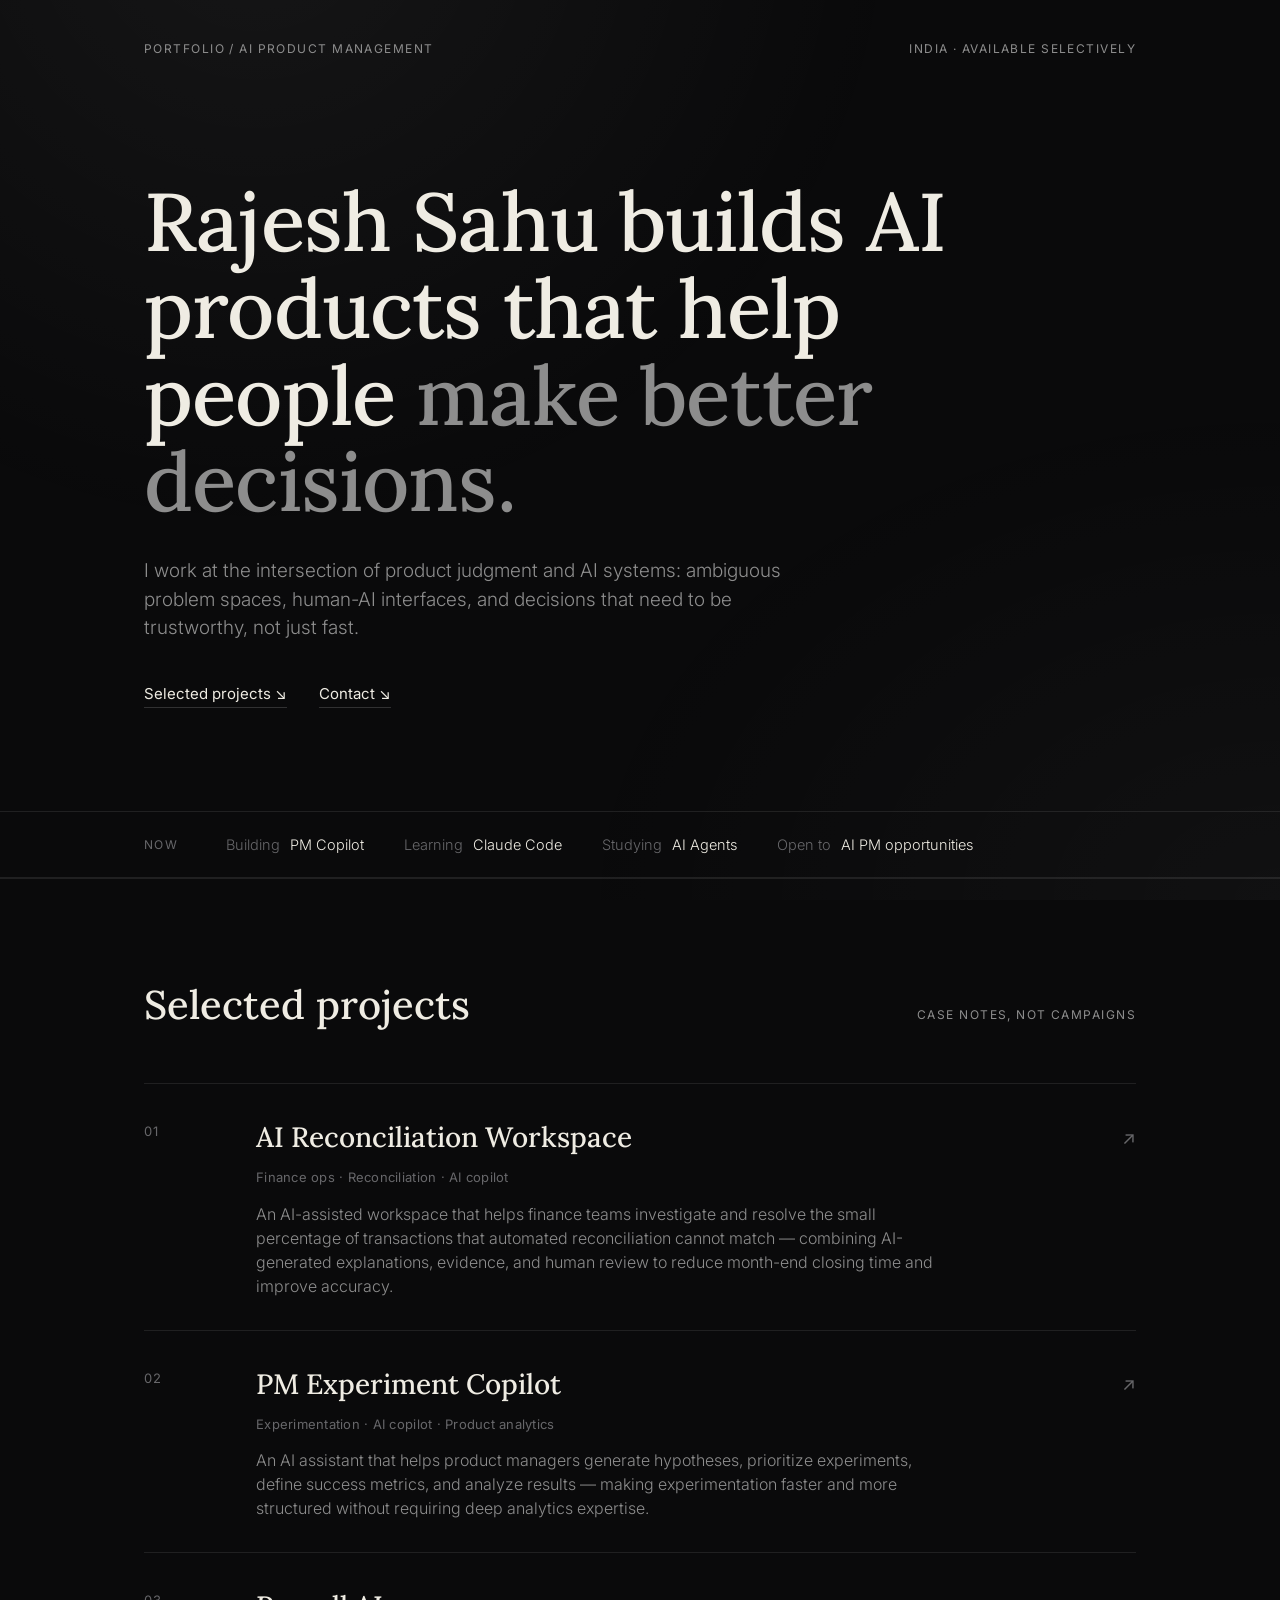
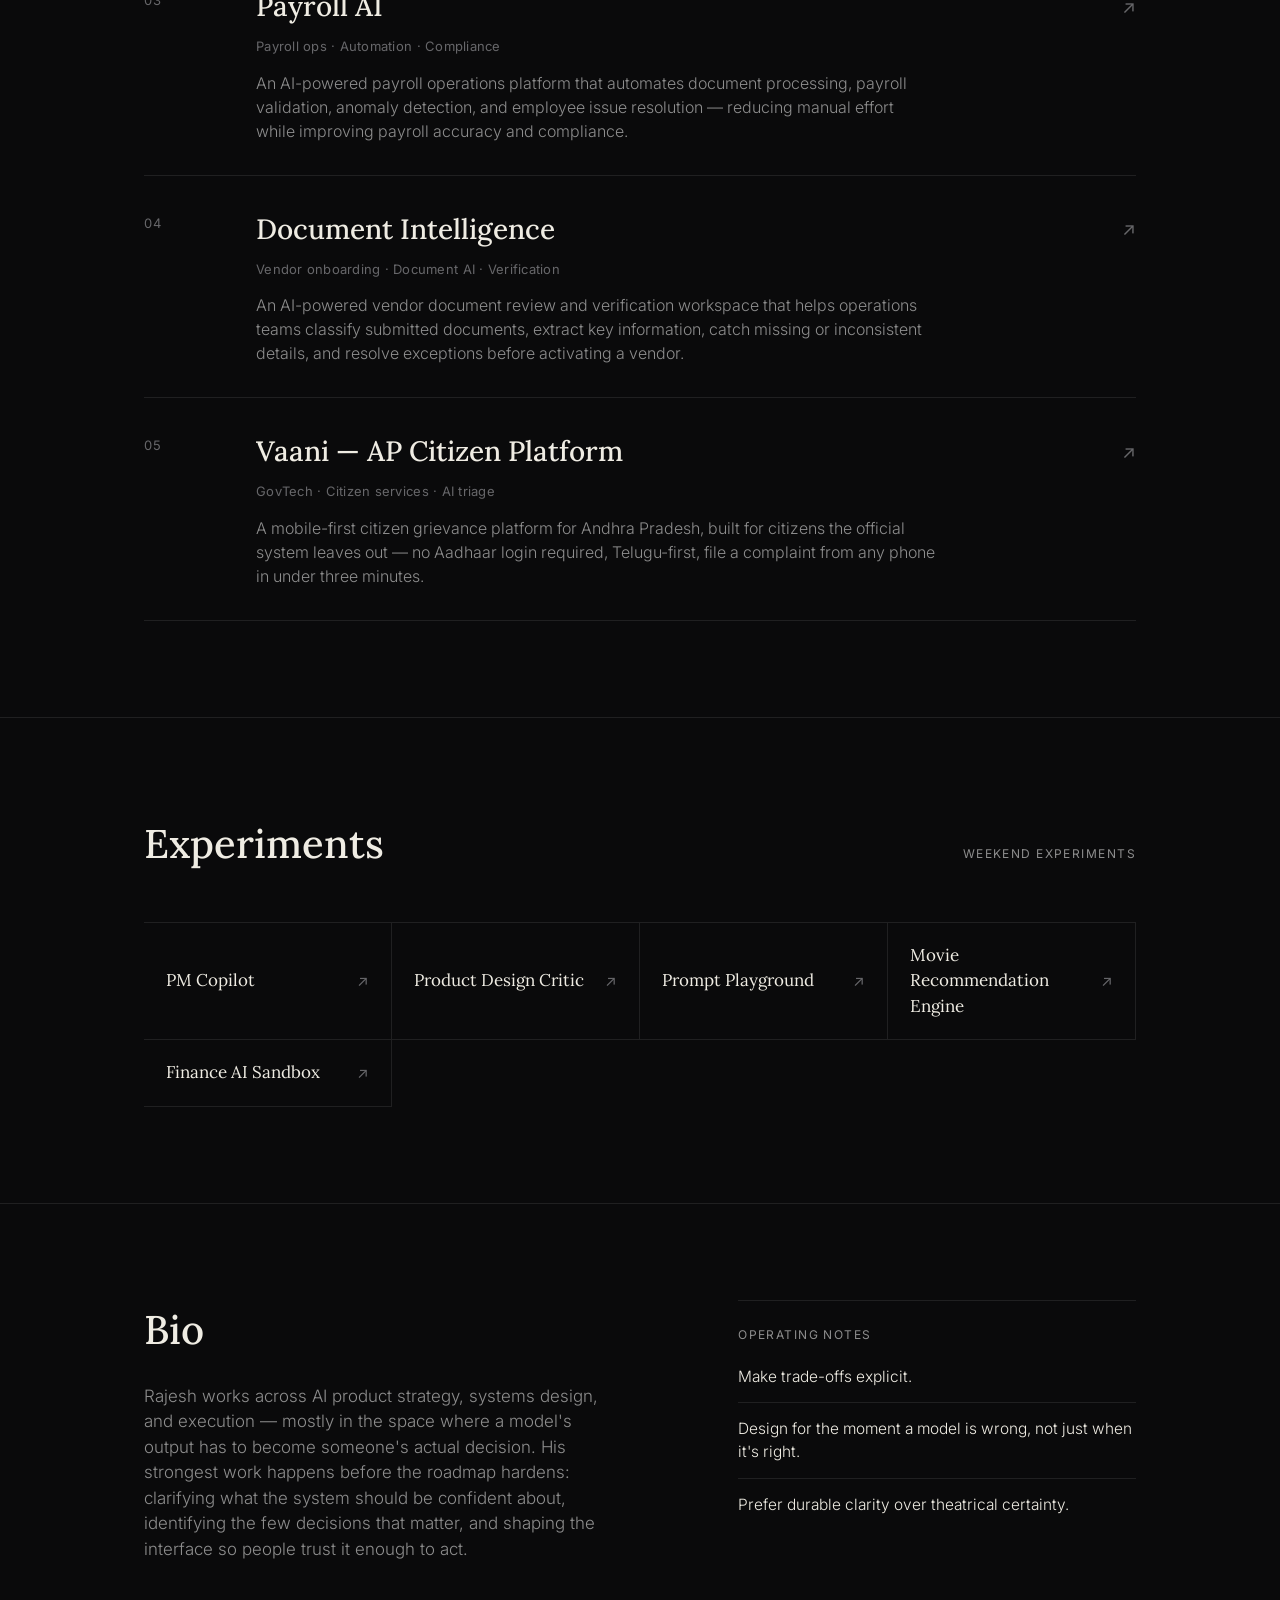
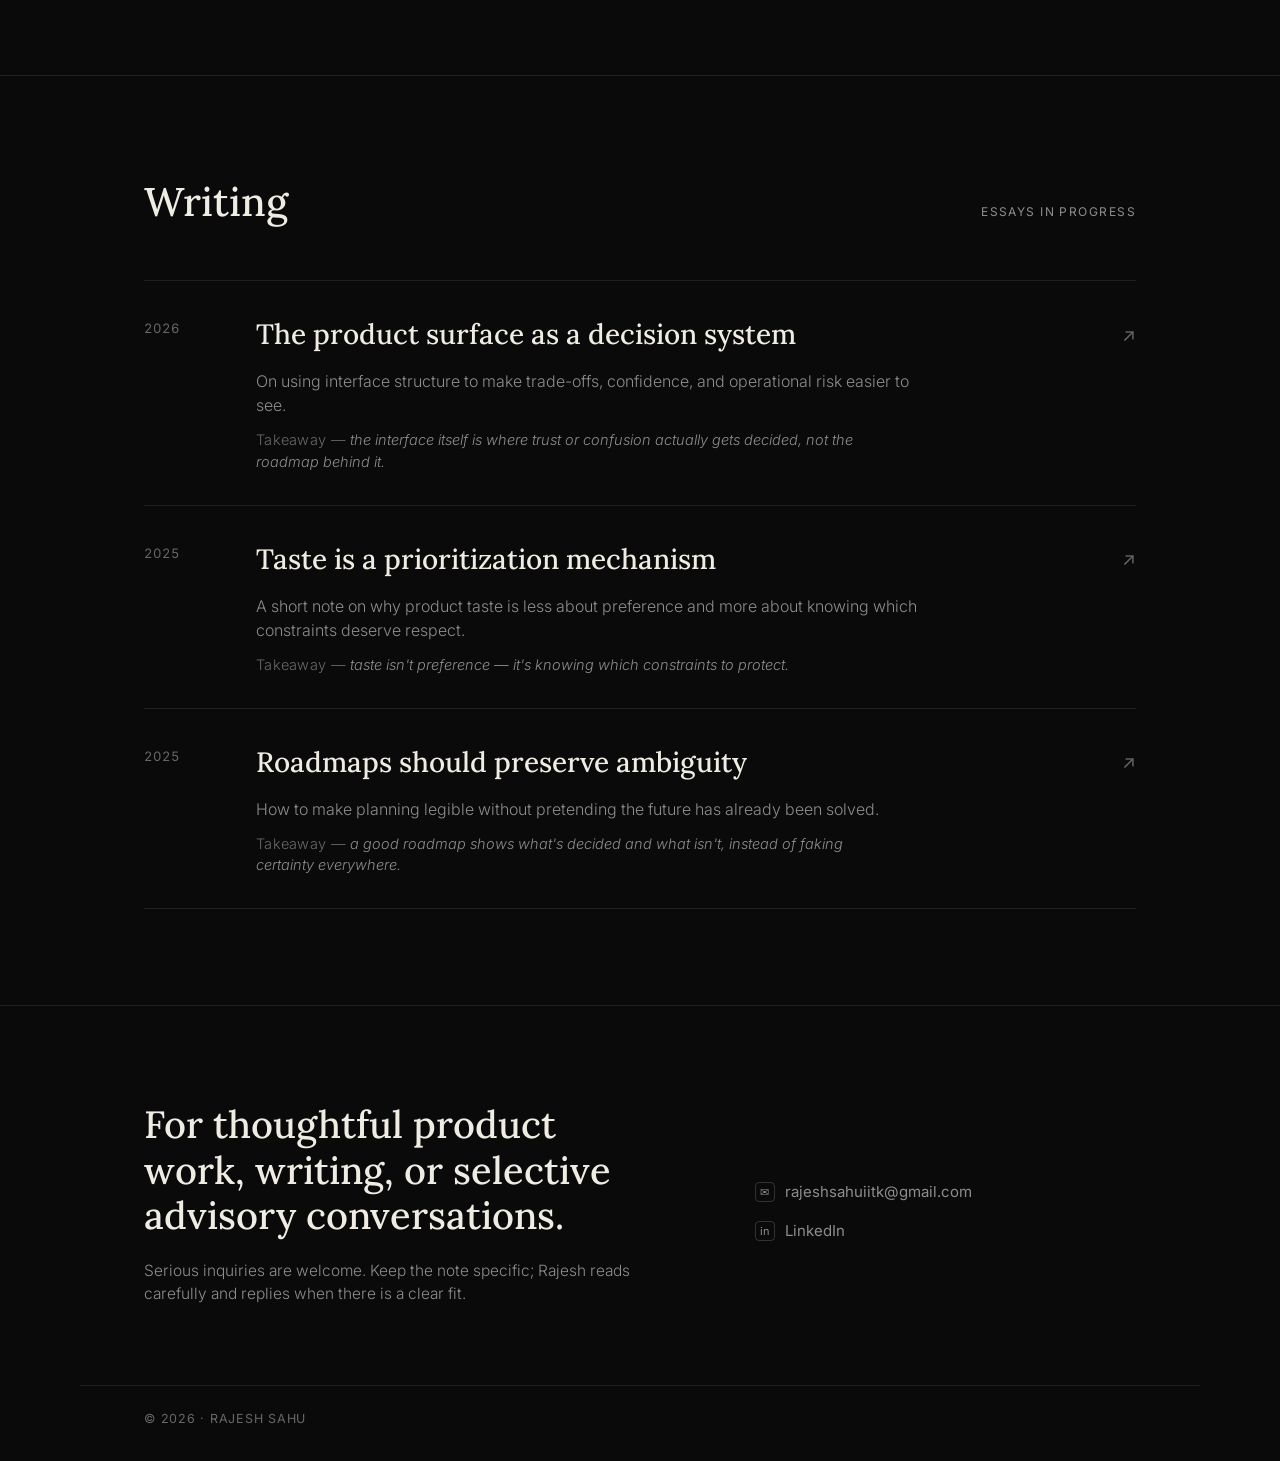
==== commit 0636b33b: "Add files via upload" ====
--- a/index.html
+++ b/index.html
@@ -124,8 +124,8 @@
               <h3>Document Intelligence</h3>
               <span class="row-arrow">↗</span>
             </div>
-            <p class="row-tags">Document AI · Extraction · Data structuring</p>
-            <p class="row-desc">An AI document processing system that extracts, validates, classifies, and structures information from business documents such as invoices, payslips, contracts, and IDs — transforming unstructured documents into reliable, searchable business data.</p>
+            <p class="row-tags">Vendor onboarding · Document AI · Verification</p>
+            <p class="row-desc">An AI-powered vendor document review and verification workspace that helps operations teams classify submitted documents, extract key information, catch missing or inconsistent details, and resolve exceptions before activating a vendor.</p>
           </div>
         </a>
 
@@ -133,11 +133,11 @@
           <span class="row-index">05</span>
           <div class="row-body">
             <div class="row-title-line">
-              <h3>AP Citizen Platform</h3>
+              <h3>Vaani — AP Citizen Platform</h3>
               <span class="row-arrow">↗</span>
             </div>
             <p class="row-tags">GovTech · Citizen services · AI triage</p>
-            <p class="row-desc">A citizen grievance management platform that enables people to report public issues while helping government officials prioritize, track, and resolve complaints efficiently — with AI assisting on categorization, routing, duplicate detection, and executive summaries.</p>
+            <p class="row-desc">A mobile-first citizen grievance platform for Andhra Pradesh, built for citizens the official system leaves out — no Aadhaar login required, Telugu-first, file a complaint from any phone in under three minutes.</p>
           </div>
         </a>
 
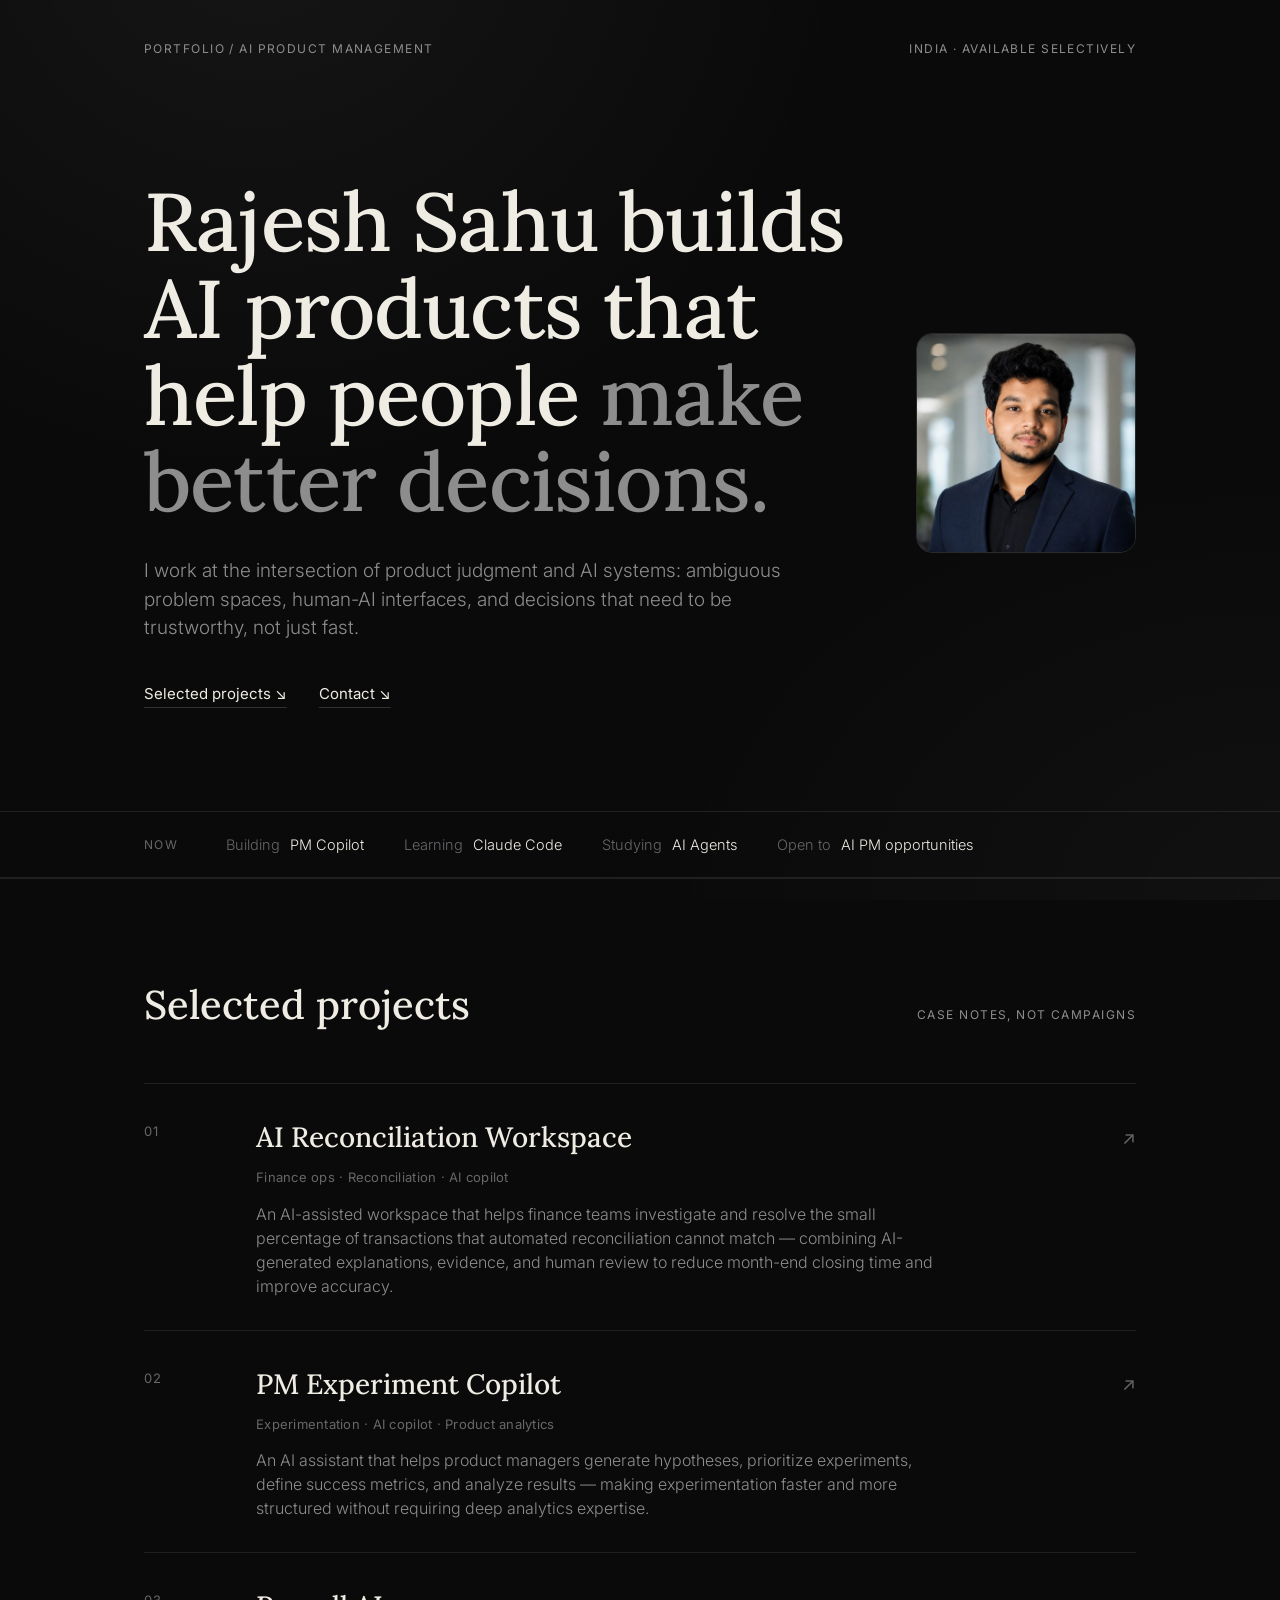
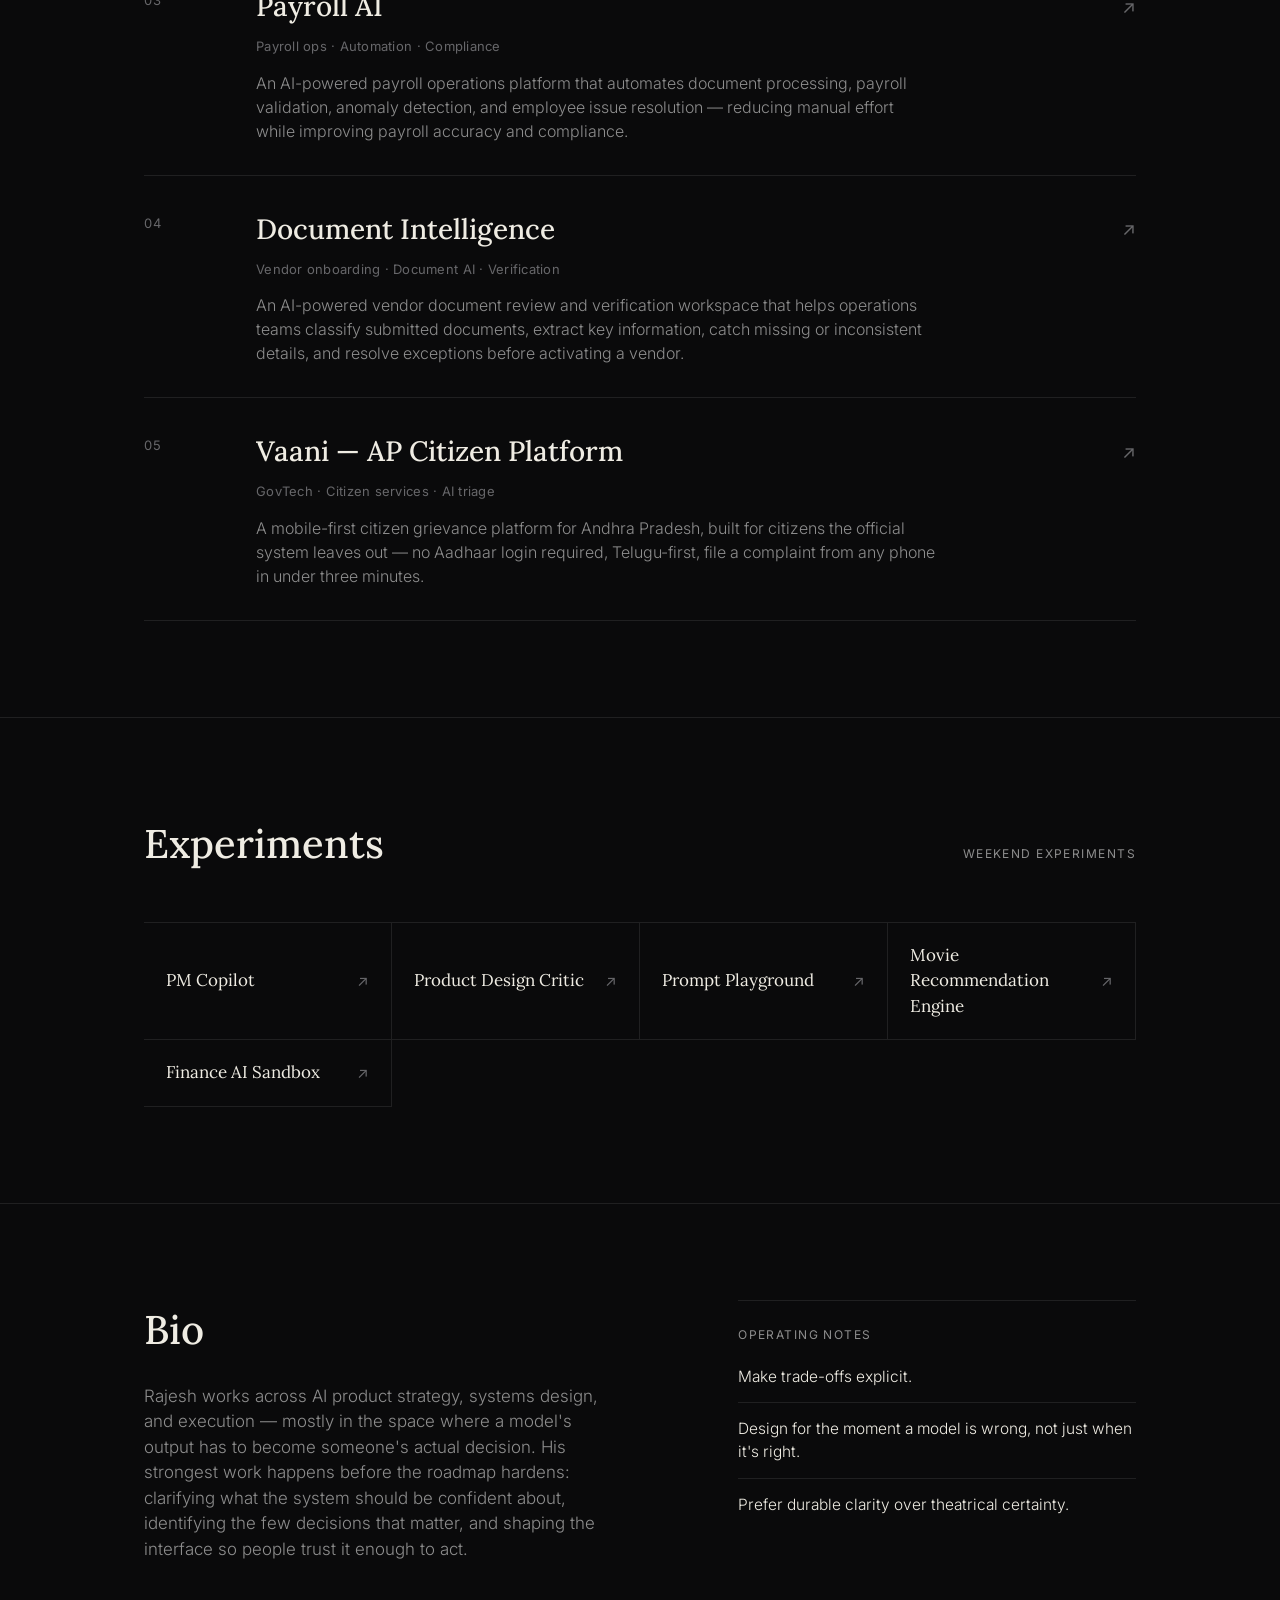
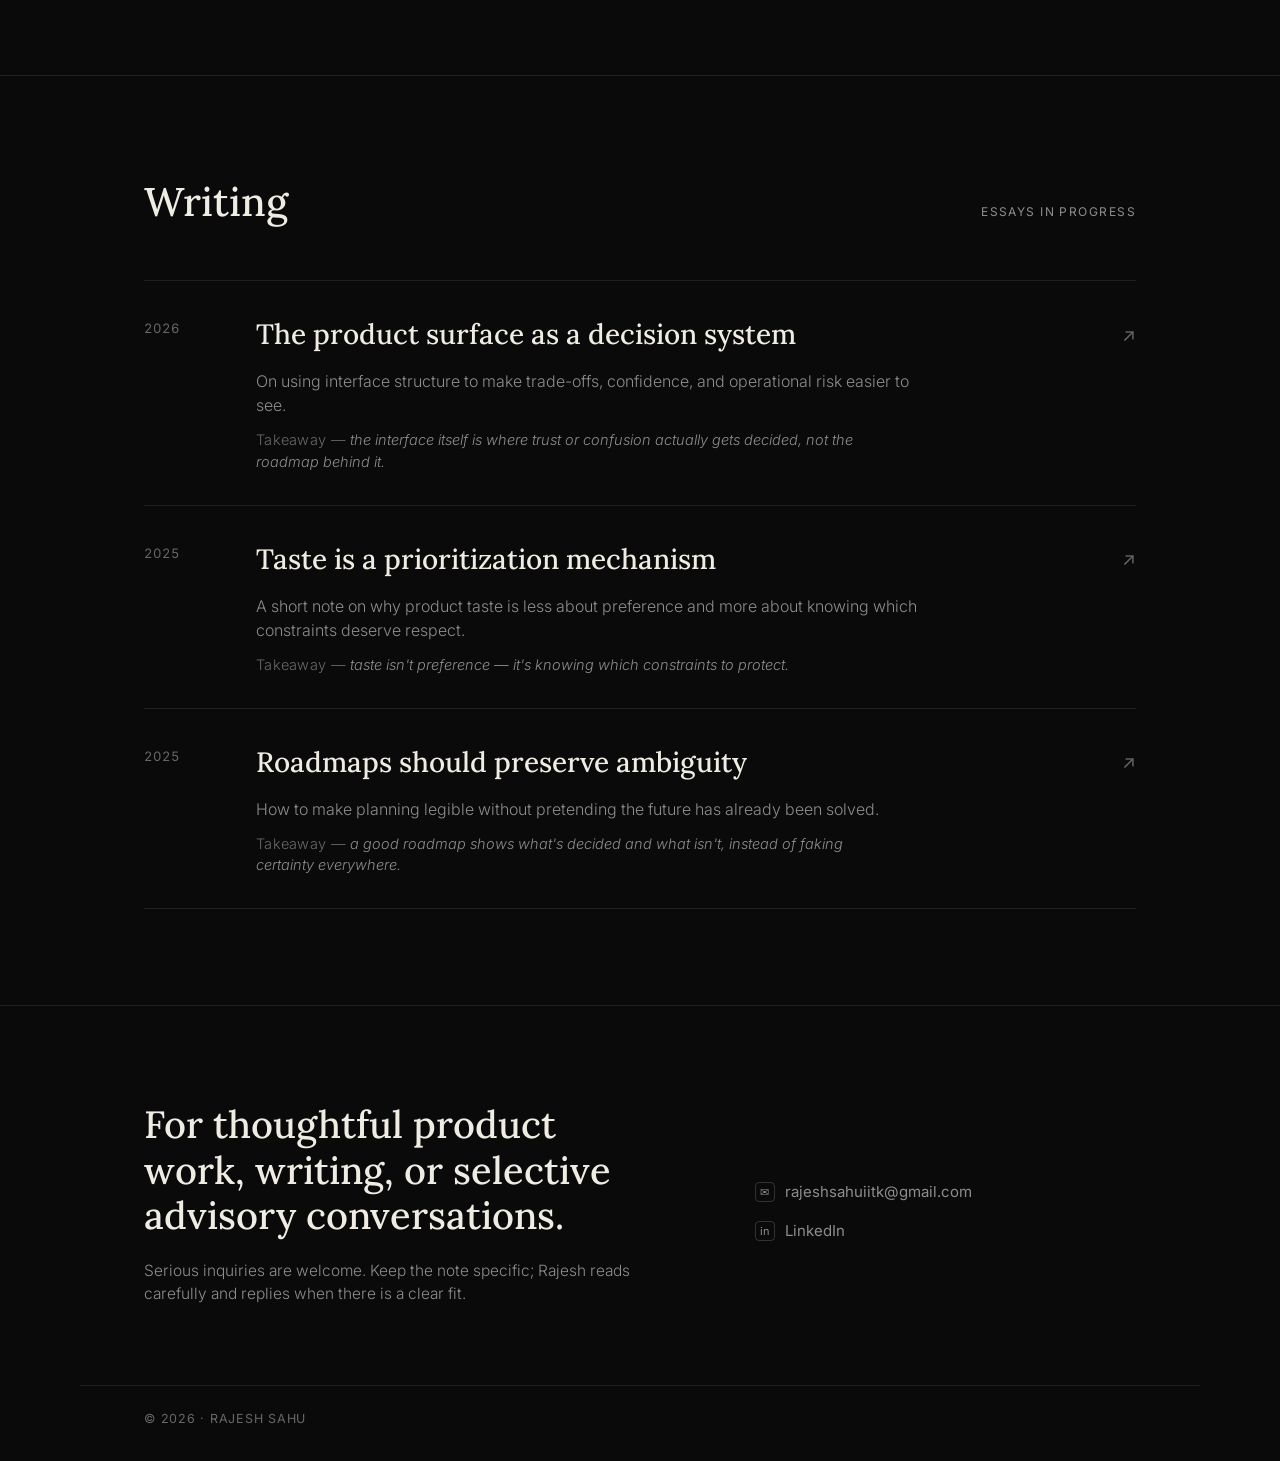
==== commit 52a82cfd: "Add files via upload" ====
--- a/index.html
+++ b/index.html
@@ -42,21 +42,57 @@
 
   <!-- ============ HERO ============ -->
   <section class="hero">
-    <div class="wrap">
-      <h1 class="hero-title">
-        Rajesh Sahu builds AI products that help people
-        <span class="hero-title-muted">make better decisions.</span>
-      </h1>
-      <p class="hero-sub">
-        I work at the intersection of product judgment and AI systems: ambiguous problem spaces,
-        human-AI interfaces, and decisions that need to be trustworthy, not just fast.
-      </p>
-      <nav class="hero-links">
-        <a href="#projects">Selected projects <span class="arrow">↘</span></a>
-        <a href="#contact">Contact <span class="arrow">↘</span></a>
-      </nav>
-    </div>
-  </section>
+    <div class="wrap hero-inner">
+      <div class="hero-copy">
+        <h1 class="hero-title">
+          Rajesh Sahu builds AI products that help people
+          <span class="hero-title-muted">make better decisions.</span>
+        </h1>
+        <p class="hero-sub">
+          I work at the intersection of product judgment and AI systems: ambiguous problem spaces,
+          human-AI interfaces, and decisions that need to be trustworthy, not just fast.
+        </p>
+        <nav class="hero-links">
+          <a href="#projects">Selected projects <span class="arrow">↘</span></a>
+          <a href="#contact">Contact <span class="arrow">↘</span></a>
+        </nav>
+      </div>
+      <div class="hero-photo-wrap">
+        <img src="rajesh-headshot.jpg" alt="Rajesh Sahu" class="hero-photo" width="220" height="220" loading="eager">
+      </div>
+    </div>
+  </section>
+
+  <style>
+    /* Hero photo layout — added inline; fold into styles.css whenever convenient */
+    .hero-inner {
+      display: flex;
+      align-items: center;
+      justify-content: space-between;
+      gap: 56px;
+    }
+    .hero-copy { flex: 1 1 auto; min-width: 0; }
+    .hero-photo-wrap { flex: 0 0 auto; }
+    .hero-photo {
+      display: block;
+      width: 220px;
+      height: 220px;
+      object-fit: cover;
+      object-position: center top;
+      border-radius: 16px;
+      border: 1px solid rgba(237, 234, 226, 0.14);
+    }
+    @media (max-width: 860px) {
+      .hero-inner {
+        flex-direction: column-reverse;
+        gap: 28px;
+      }
+      .hero-photo {
+        width: 150px;
+        height: 150px;
+      }
+    }
+  </style>
 
   <!-- ============ NOW ============ -->
   <section class="now-strip">
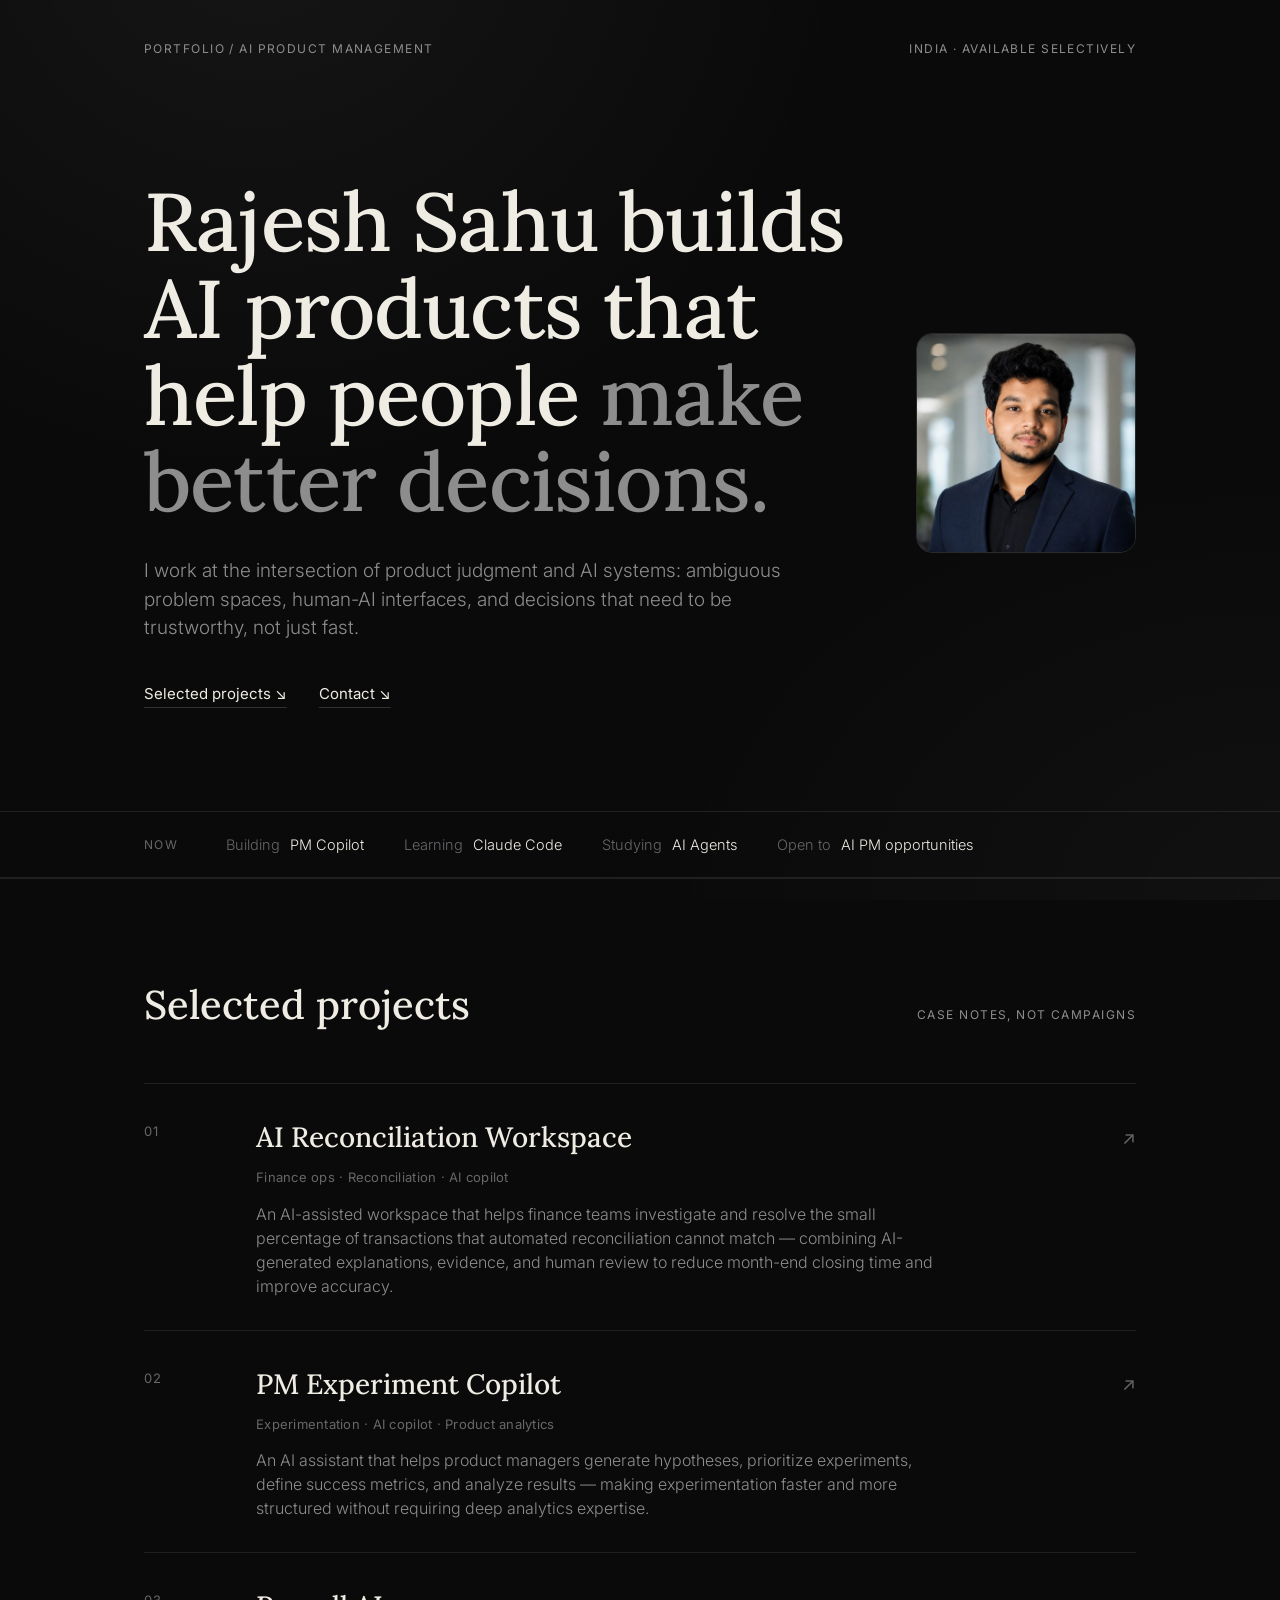
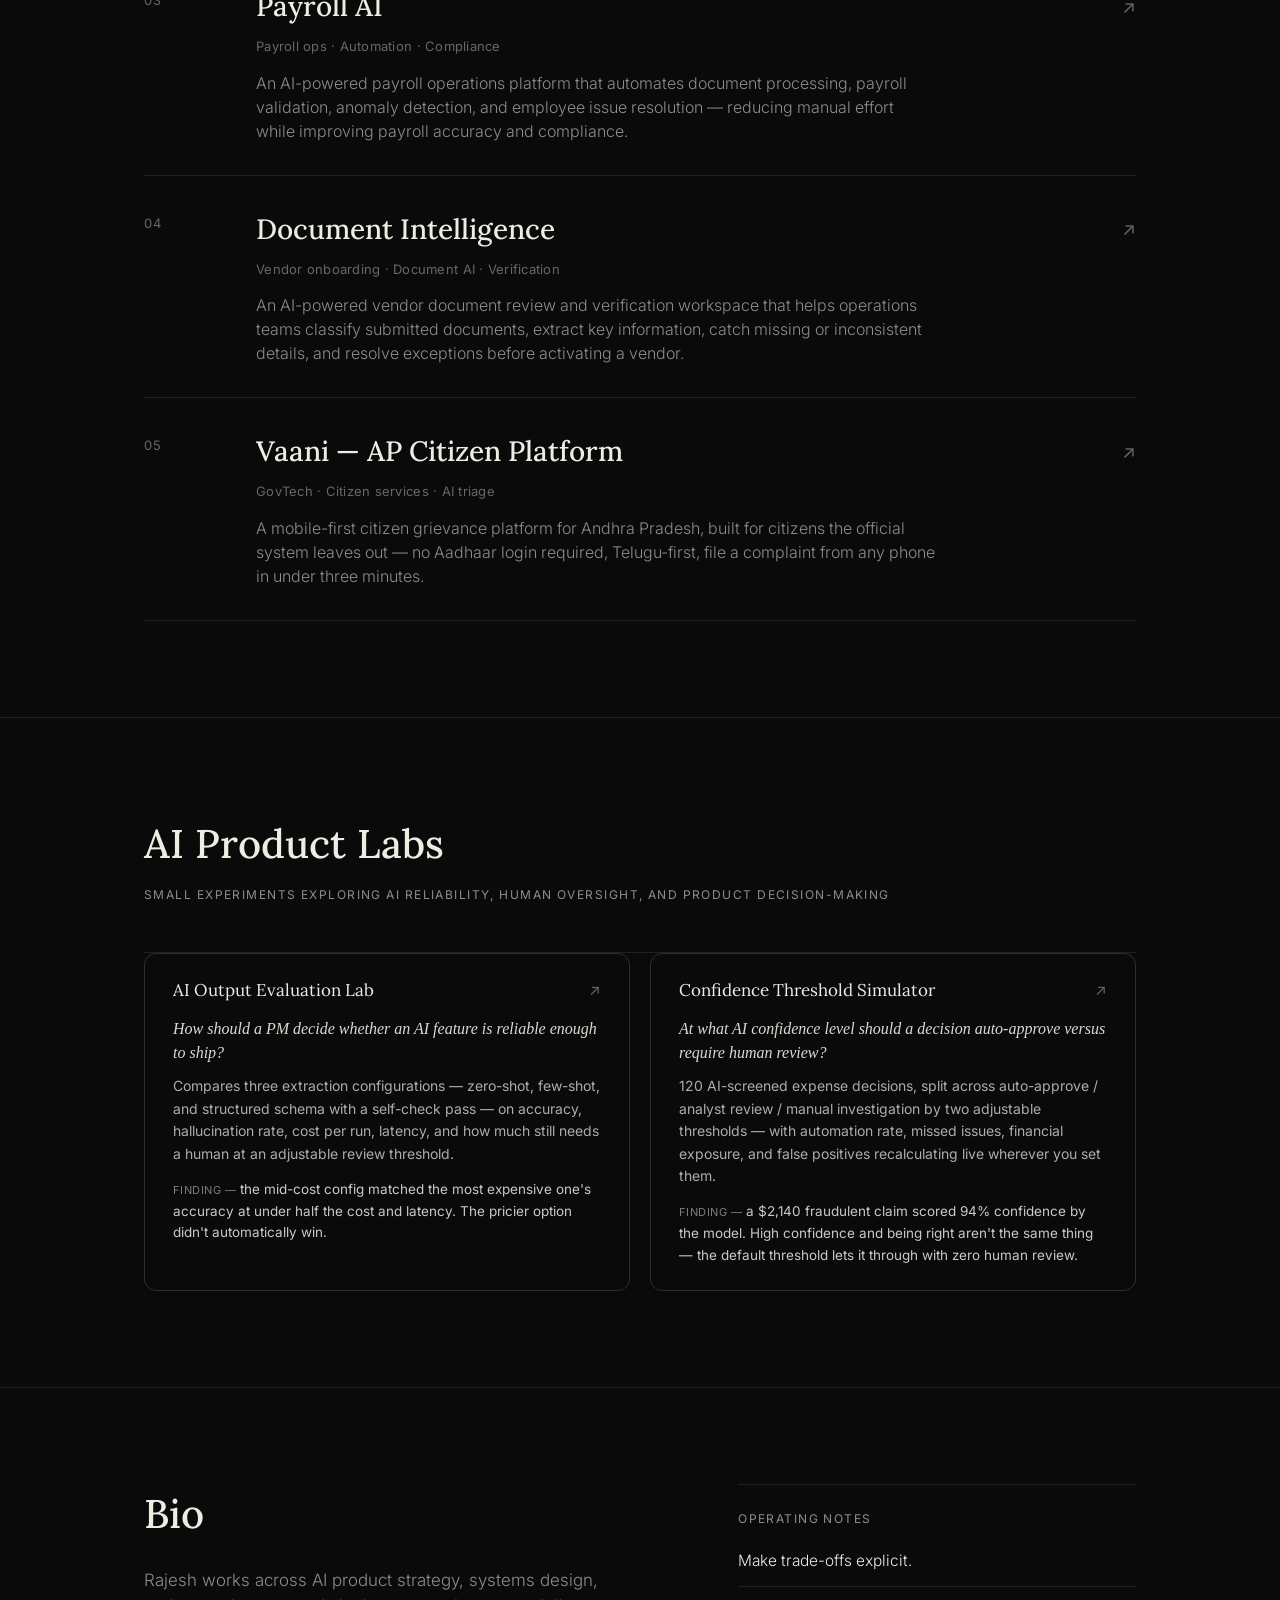
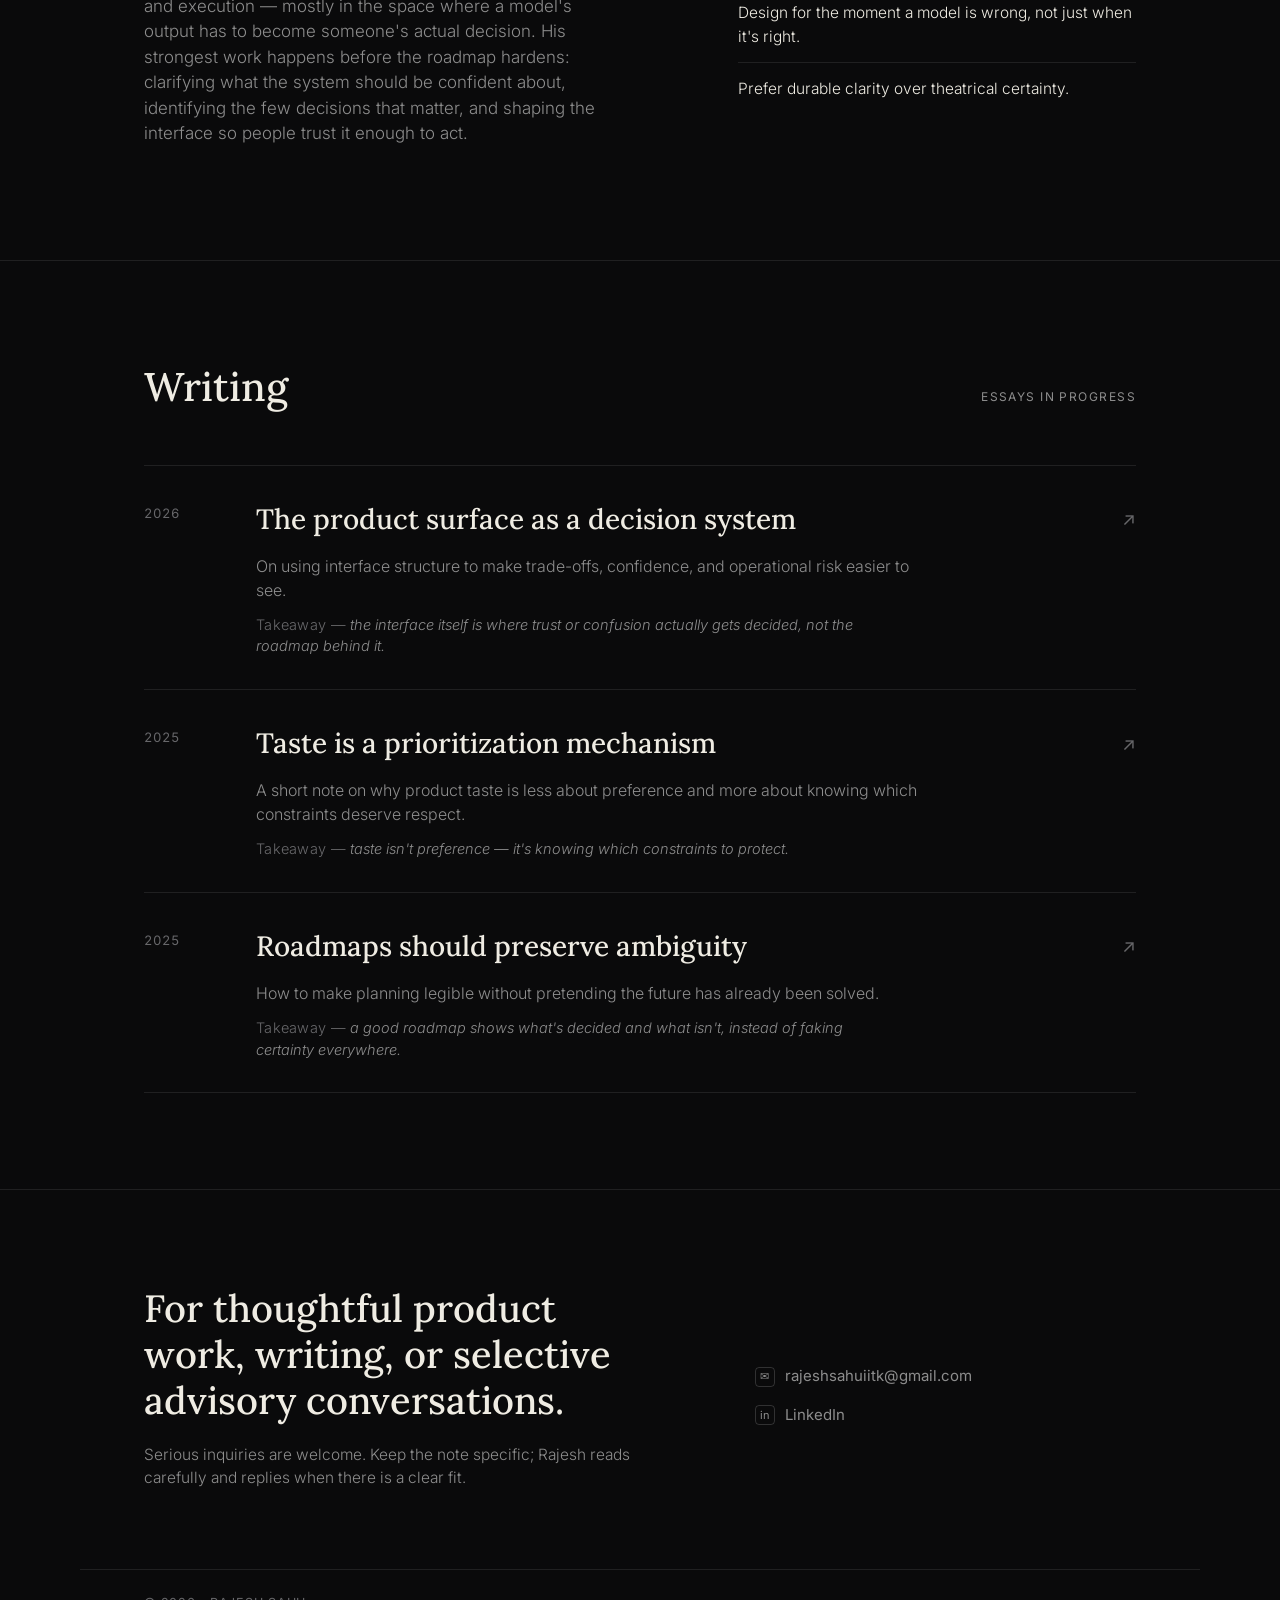
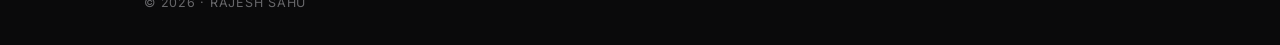
==== commit 13b69793: "Add files via upload" ====
--- a/index.html
+++ b/index.html
@@ -181,38 +181,67 @@
     </div>
   </section>
 
-  <!-- ============ EXPERIMENTS ============ -->
+  <!-- ============ AI PRODUCT LABS ============ -->
   <section class="section" id="experiments">
     <div class="wrap">
       <div class="section-head">
-        <h2>Experiments</h2>
-        <span class="section-label">Weekend experiments</span>
-      </div>
-
-      <div class="exp-grid">
-        <a class="exp-card" href="#" target="_blank" rel="noopener">
-          <span class="exp-name">PM Copilot</span>
-          <span class="exp-arrow">↗</span>
-        </a>
-        <a class="exp-card" href="#" target="_blank" rel="noopener">
-          <span class="exp-name">Product Design Critic</span>
-          <span class="exp-arrow">↗</span>
-        </a>
-        <a class="exp-card" href="#" target="_blank" rel="noopener">
-          <span class="exp-name">Prompt Playground</span>
-          <span class="exp-arrow">↗</span>
-        </a>
-        <a class="exp-card" href="#" target="_blank" rel="noopener">
-          <span class="exp-name">Movie Recommendation Engine</span>
-          <span class="exp-arrow">↗</span>
-        </a>
-        <a class="exp-card" href="#" target="_blank" rel="noopener">
-          <span class="exp-name">Finance AI Sandbox</span>
-          <span class="exp-arrow">↗</span>
-        </a>
-      </div>
-    </div>
-  </section>
+        <h2>AI Product Labs</h2>
+        <span class="section-label">Small experiments exploring AI reliability, human oversight, and product decision-making</span>
+      </div>
+
+      <div class="exp-grid exp-grid-two">
+        <a class="exp-card exp-card-featured" href="https://ai-evaluation-lab-beige.vercel.app/" target="_blank" rel="noopener">
+          <div class="exp-card-head">
+            <span class="exp-name">AI Output Evaluation Lab</span>
+            <span class="exp-arrow">↗</span>
+          </div>
+          <p class="exp-question">How should a PM decide whether an AI feature is reliable enough to ship?</p>
+          <p class="exp-desc">
+            Compares three extraction configurations — zero-shot, few-shot, and structured schema with a self-check
+            pass — on accuracy, hallucination rate, cost per run, latency, and how much still needs a human at an
+            adjustable review threshold.
+          </p>
+          <p class="exp-learning"><span class="exp-learning-label">Finding —</span> the mid-cost config matched the most expensive one's accuracy at under half the cost and latency. The pricier option didn't automatically win.</p>
+        </a>
+
+        <a class="exp-card exp-card-featured" href="https://confidence-threshold-simulator.vercel.app/" target="_blank" rel="noopener">
+          <div class="exp-card-head">
+            <span class="exp-name">Confidence Threshold Simulator</span>
+            <span class="exp-arrow">↗</span>
+          </div>
+          <p class="exp-question">At what AI confidence level should a decision auto-approve versus require human review?</p>
+          <p class="exp-desc">
+            120 AI-screened expense decisions, split across auto-approve / analyst review / manual investigation by two
+            adjustable thresholds — with automation rate, missed issues, financial exposure, and false positives
+            recalculating live wherever you set them.
+          </p>
+          <p class="exp-learning"><span class="exp-learning-label">Finding —</span> a $2,140 fraudulent claim scored 94% confidence by the model. High confidence and being right aren't the same thing — the default threshold lets it through with zero human review.</p>
+        </a>
+      </div>
+    </div>
+  </section>
+
+  <style>
+    /* AI Product Labs cards — added inline; fold into styles.css whenever convenient */
+    .exp-grid-two { display: grid; grid-template-columns: 1fr; gap: 20px; }
+    @media (min-width: 860px) {
+      .exp-grid-two { grid-template-columns: 1fr 1fr; }
+    }
+    .exp-card-featured {
+      display: block;
+      padding: 24px 28px;
+      border: 1px solid rgba(237, 234, 226, 0.16);
+      border-radius: 12px;
+      text-decoration: none;
+      transition: border-color 0.2s ease;
+    }
+    .exp-card-featured:hover { border-color: rgba(201, 162, 39, 0.6); }
+    .exp-card-head { display: flex; align-items: center; justify-content: space-between; }
+    .exp-question { margin: 14px 0 0; font-family: 'Lora', Georgia, serif; font-style: italic; font-size: 16px; opacity: 0.92; }
+    .exp-desc { margin: 10px 0 0; font-size: 14px; line-height: 1.6; opacity: 0.72; }
+    .exp-learning { margin: 14px 0 0; font-size: 13.5px; line-height: 1.6; opacity: 0.85; }
+    .exp-learning-label { opacity: 0.6; text-transform: uppercase; font-size: 11px; letter-spacing: 0.04em; }
+  </style>
 
 
   <!-- ============ BIO ============ -->
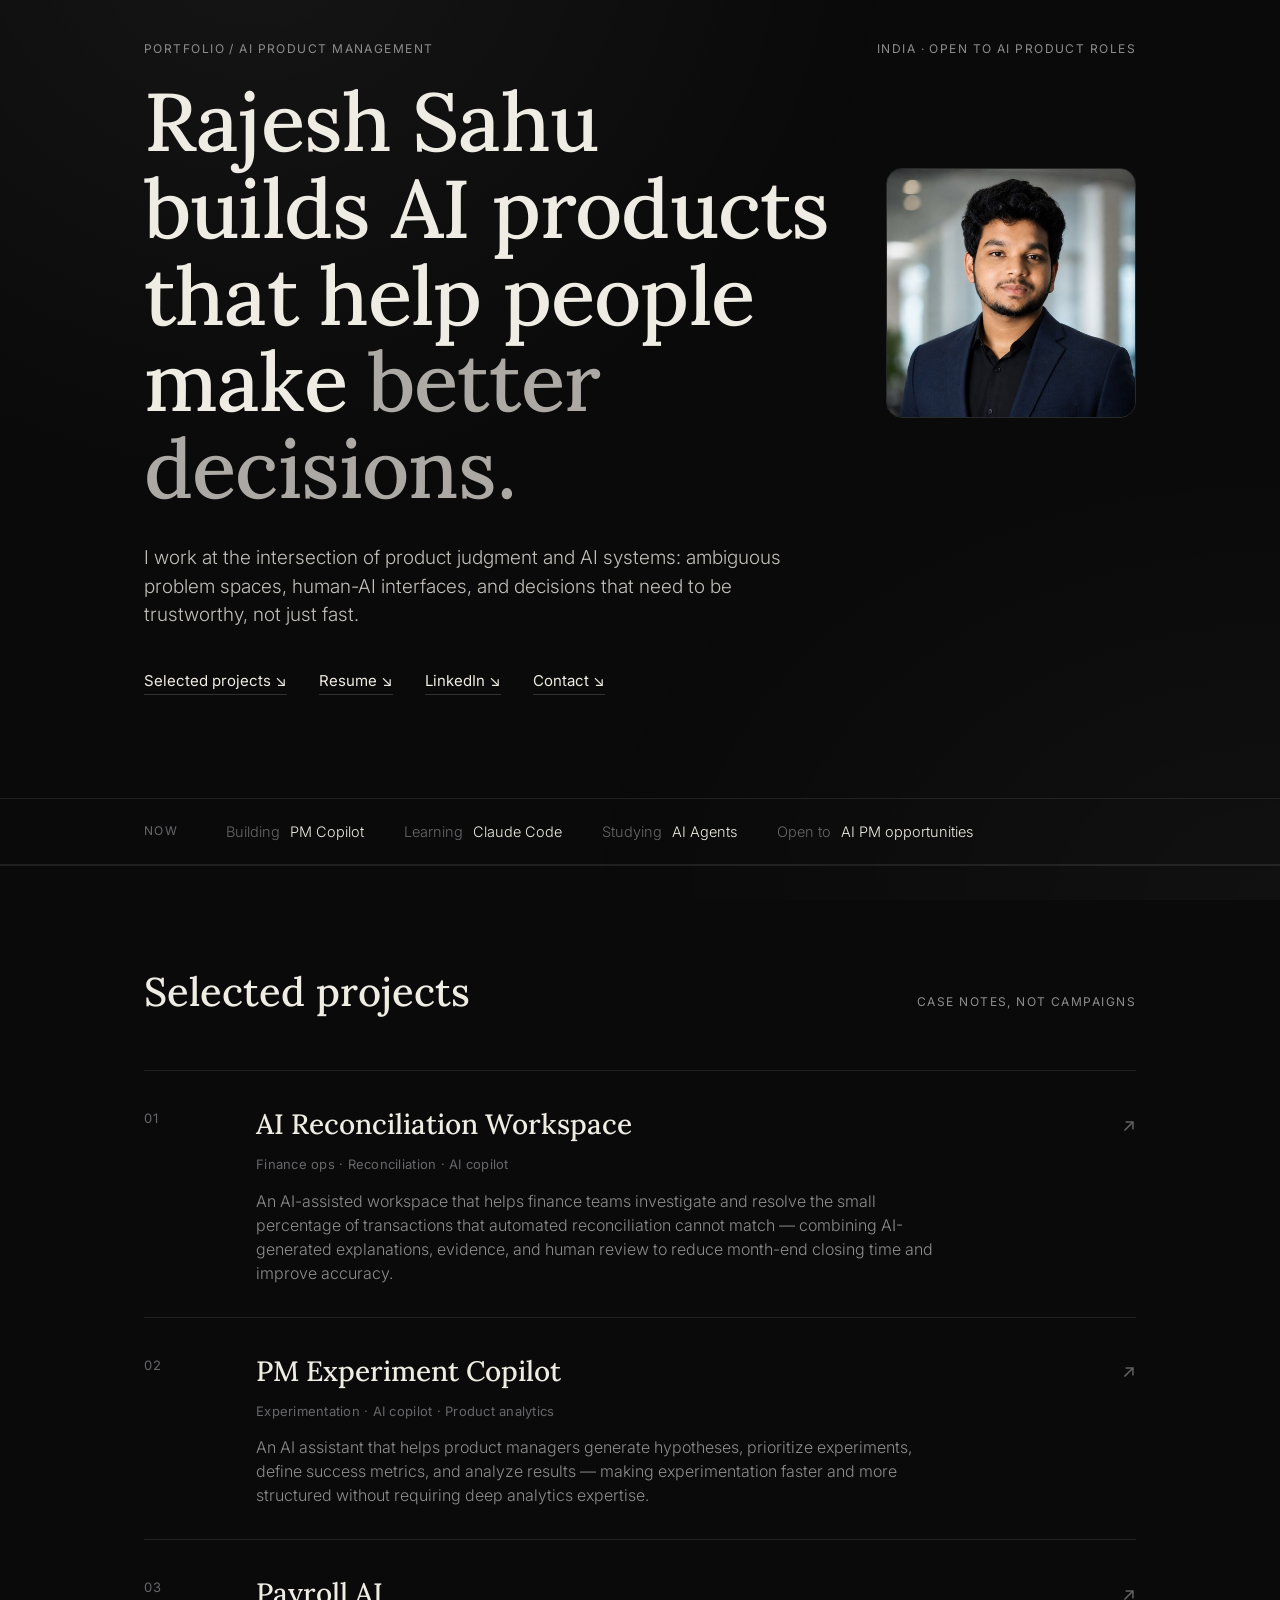
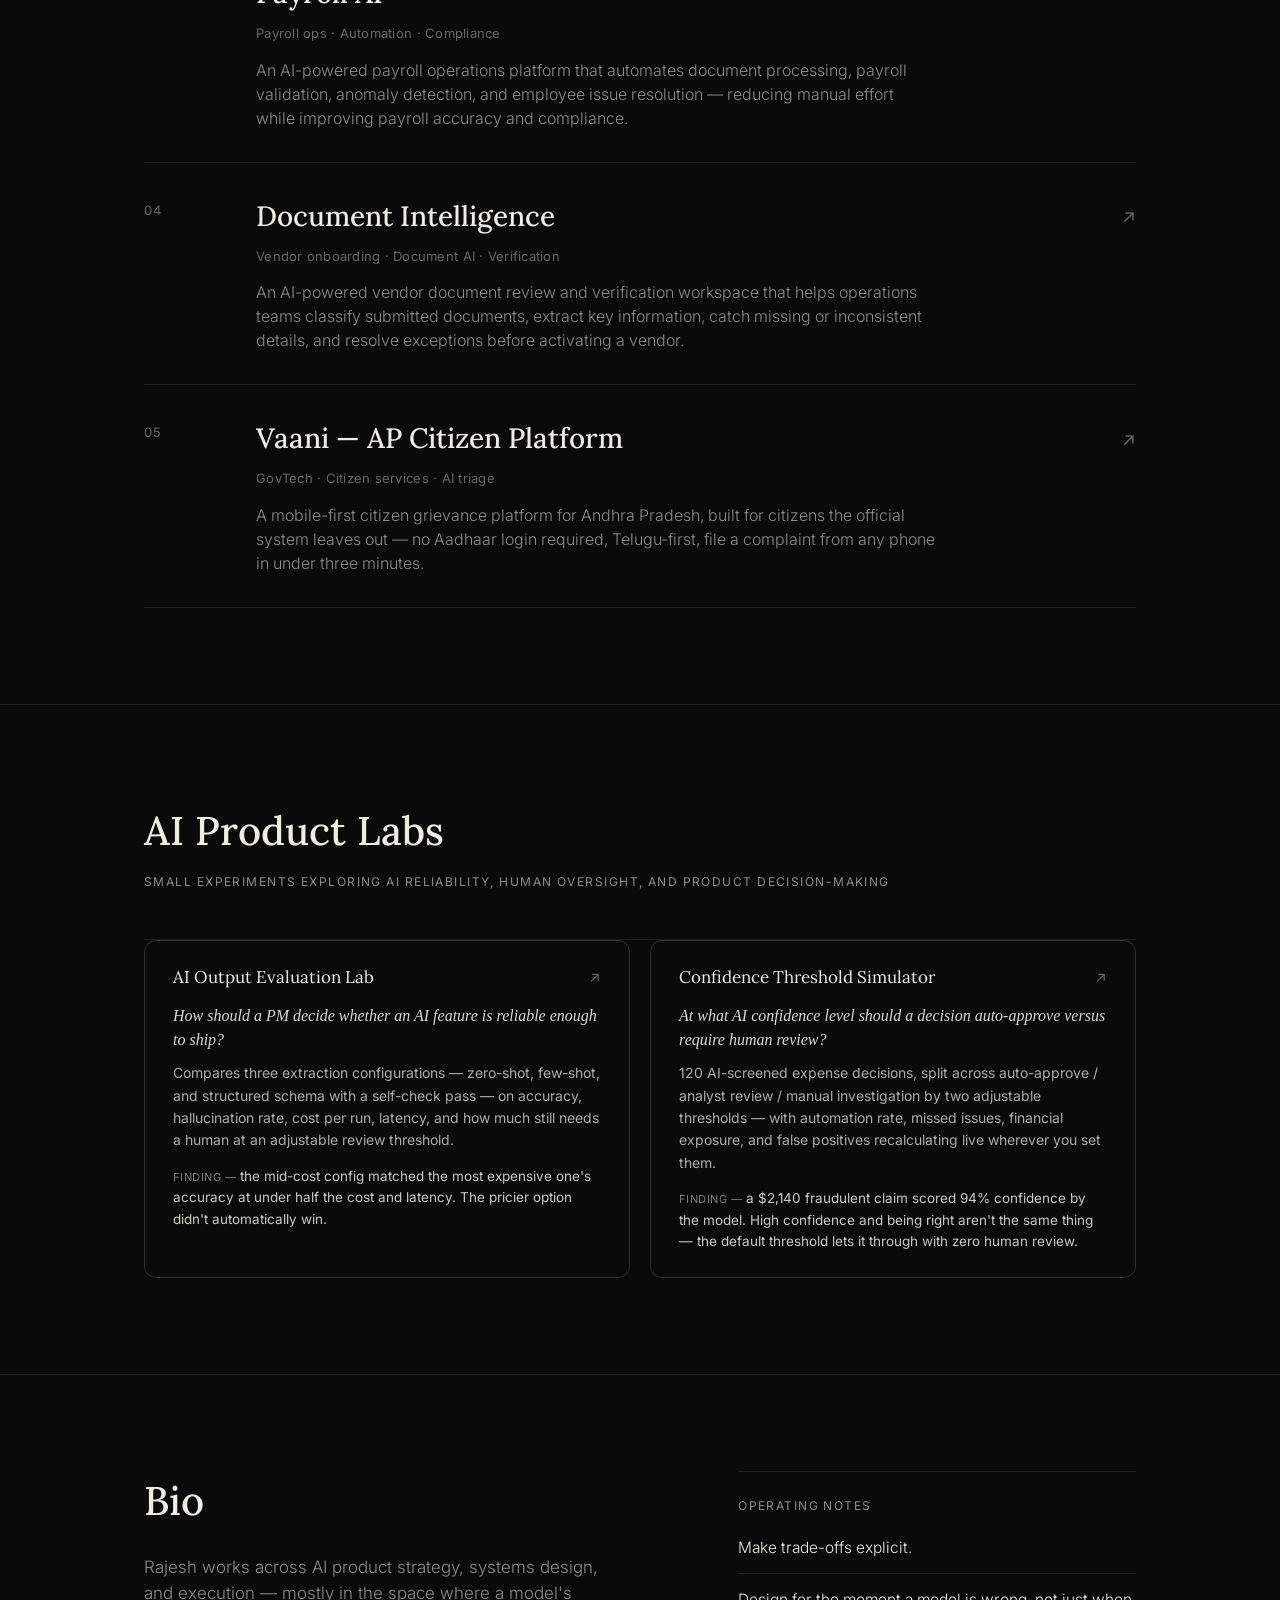
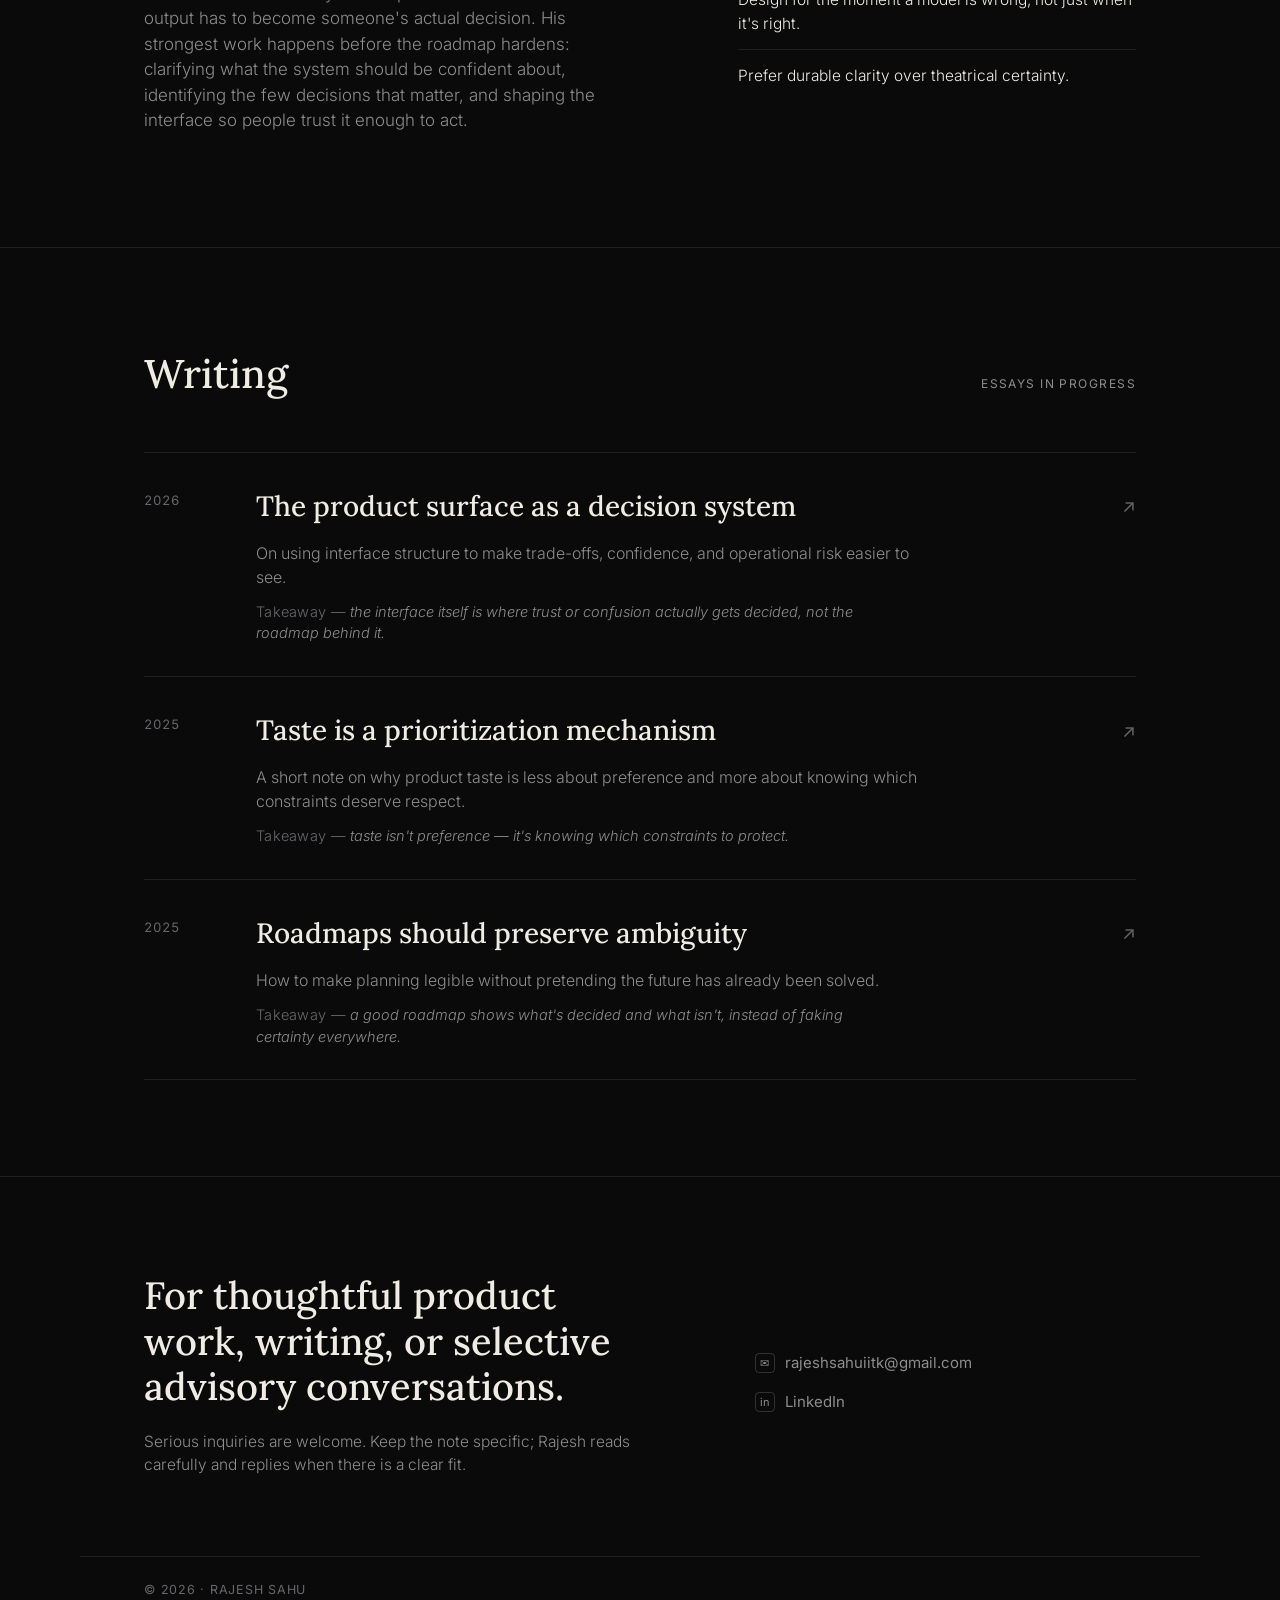
==== commit 5d50f4c8: "Add files via upload" ====
--- a/index.html
+++ b/index.html
@@ -36,7 +36,7 @@
   <header class="site-header">
     <div class="wrap header-inner">
       <span class="eyebrow">Portfolio / AI Product Management</span>
-      <span class="header-meta">India · Available selectively</span>
+      <span class="header-meta">India · Open to AI product roles</span>
     </div>
   </header>
 
@@ -45,8 +45,8 @@
     <div class="wrap hero-inner">
       <div class="hero-copy">
         <h1 class="hero-title">
-          Rajesh Sahu builds AI products that help people
-          <span class="hero-title-muted">make better decisions.</span>
+          Rajesh Sahu builds AI products that help people make
+          <span class="hero-title-muted">better decisions.</span>
         </h1>
         <p class="hero-sub">
           I work at the intersection of product judgment and AI systems: ambiguous problem spaces,
@@ -54,42 +54,48 @@
         </p>
         <nav class="hero-links">
           <a href="#projects">Selected projects <span class="arrow">↘</span></a>
+          <a href="#" target="_blank" rel="noopener">Resume <span class="arrow">↘</span></a>
+          <a href="https://www.linkedin.com/in/sahu-rajesh-160608/" target="_blank" rel="noopener">LinkedIn <span class="arrow">↘</span></a>
           <a href="#contact">Contact <span class="arrow">↘</span></a>
         </nav>
       </div>
       <div class="hero-photo-wrap">
-        <img src="rajesh-headshot.jpg" alt="Rajesh Sahu" class="hero-photo" width="220" height="220" loading="eager">
+        <img src="rajesh-headshot.jpg" alt="Rajesh Sahu" class="hero-photo" width="250" height="250" loading="eager">
       </div>
     </div>
   </section>
 
   <style>
     /* Hero photo layout — added inline; fold into styles.css whenever convenient */
+    .hero { padding-top: 20px; } /* estimate — reduce further if the gap under nav still looks large */
     .hero-inner {
       display: flex;
-      align-items: center;
+      align-items: flex-start;
       justify-content: space-between;
       gap: 56px;
     }
     .hero-copy { flex: 1 1 auto; min-width: 0; }
-    .hero-photo-wrap { flex: 0 0 auto; }
+    .hero-photo-wrap { flex: 0 0 auto; margin-top: 90px; } /* estimate — nudges top of photo toward the "builds AI" line; adjust to taste once rendered */
     .hero-photo {
       display: block;
-      width: 220px;
-      height: 220px;
+      width: 250px;
+      height: 250px;
       object-fit: cover;
       object-position: center top;
       border-radius: 16px;
       border: 1px solid rgba(237, 234, 226, 0.14);
     }
+    .hero-title-muted { color: rgba(236, 232, 224, 0.72) !important; } /* brightened estimate — was likely dimmer before */
+    .hero-sub { color: rgba(236, 232, 224, 0.82) !important; } /* brightened for readability */
     @media (max-width: 860px) {
       .hero-inner {
         flex-direction: column-reverse;
         gap: 28px;
       }
+      .hero-photo-wrap { margin-top: 0; }
       .hero-photo {
-        width: 150px;
-        height: 150px;
+        width: 170px;
+        height: 170px;
       }
     }
   </style>
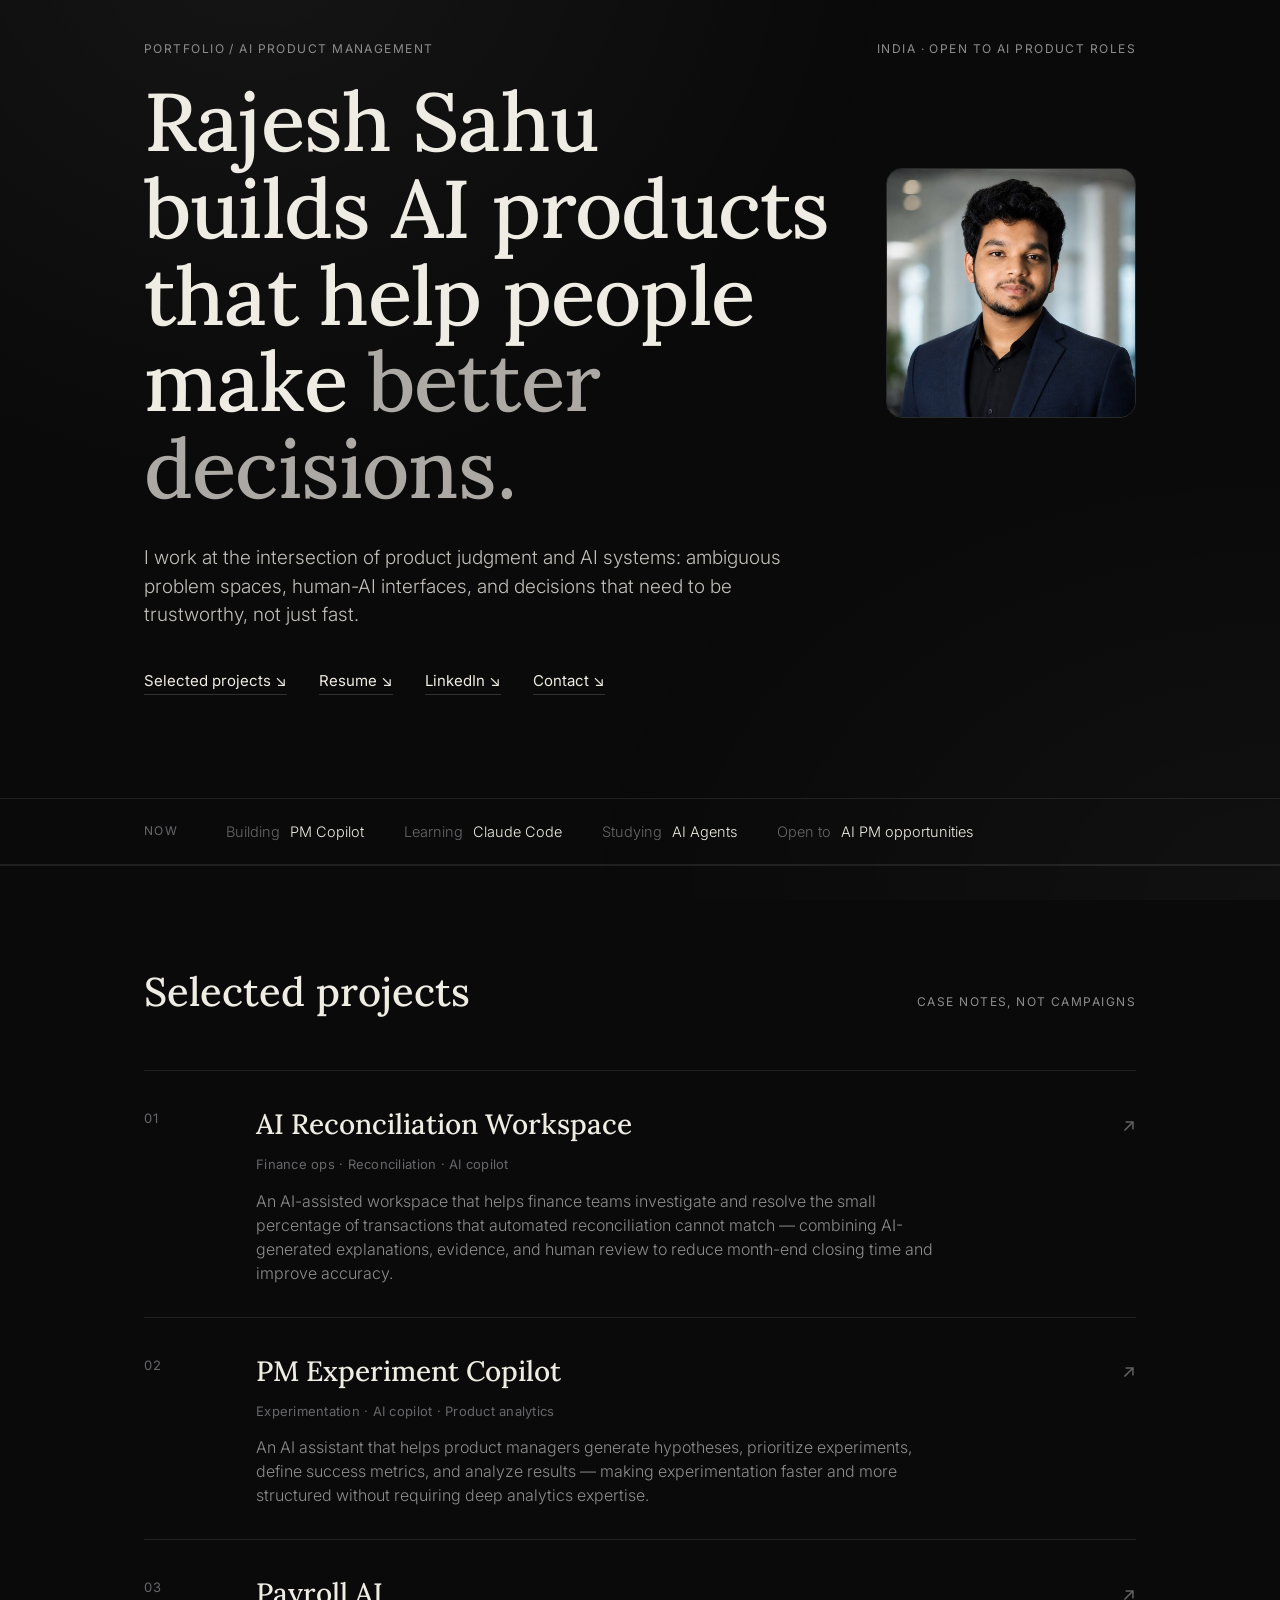
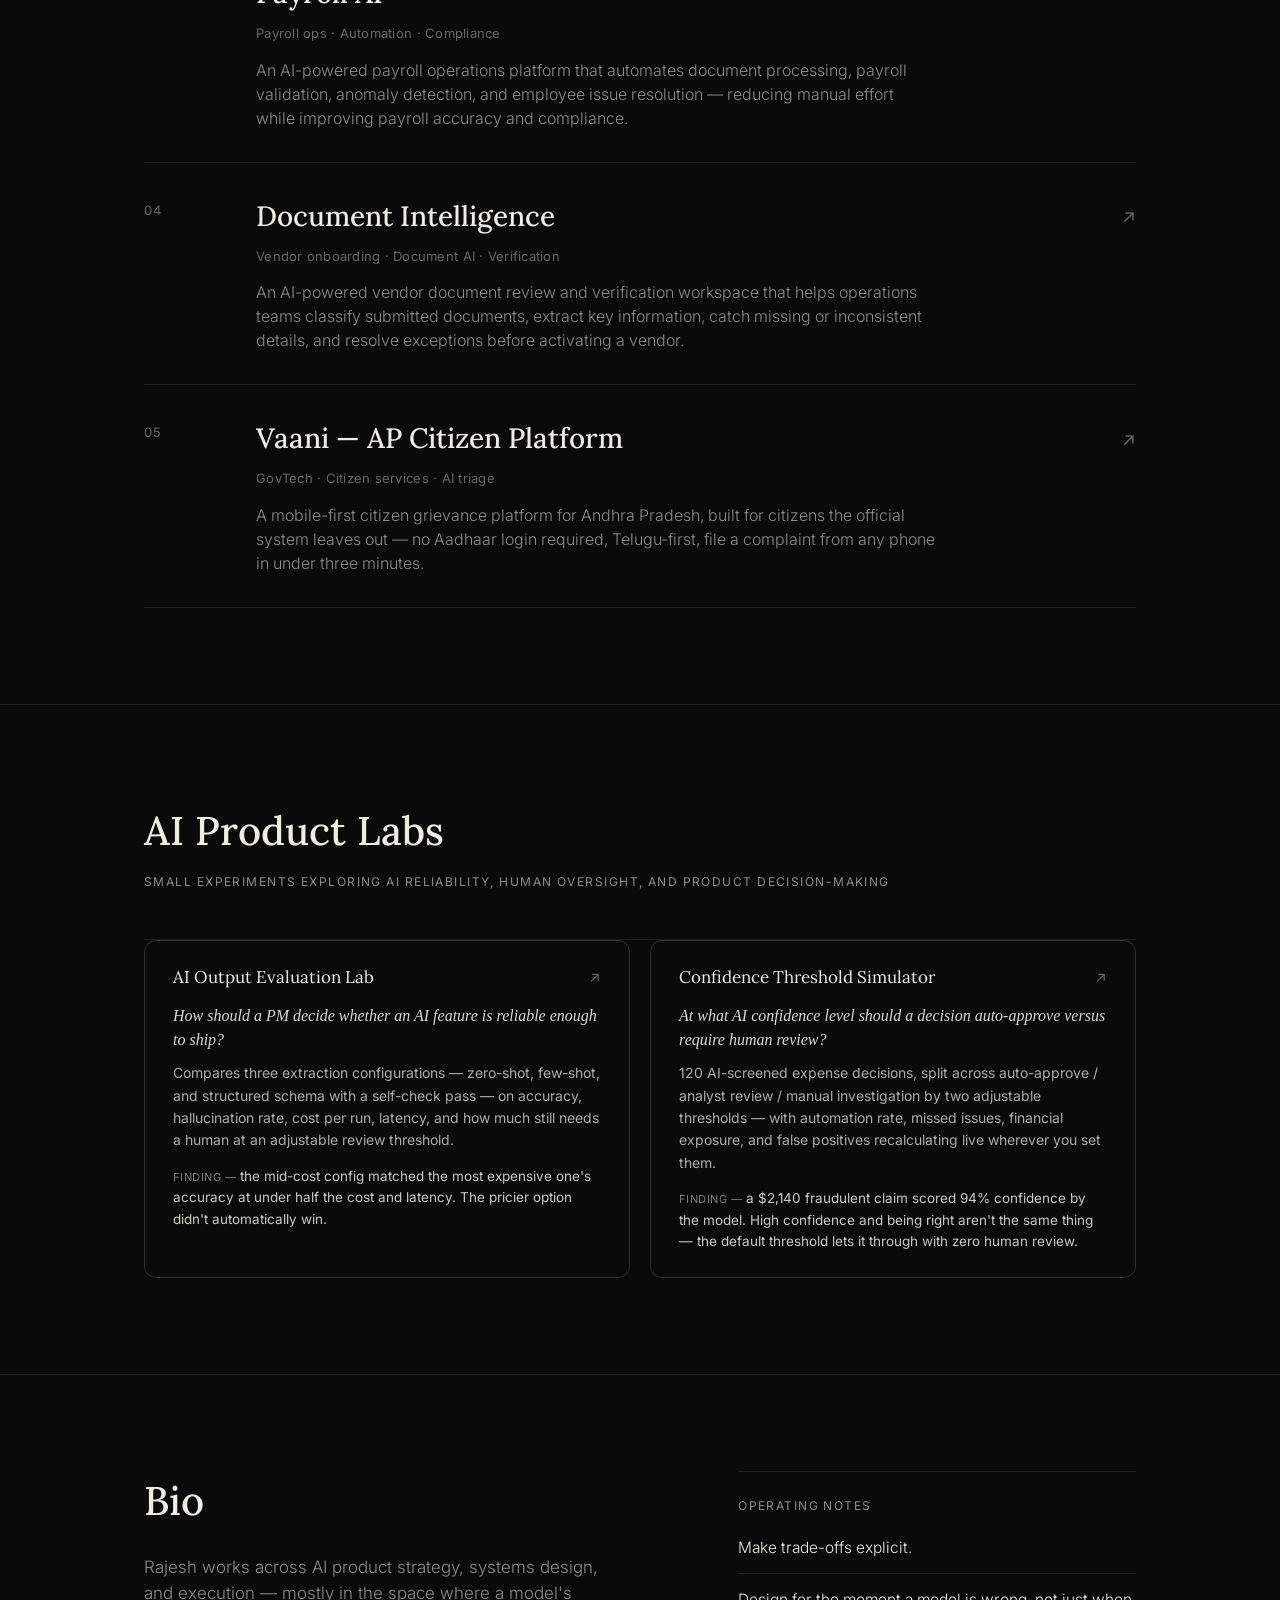
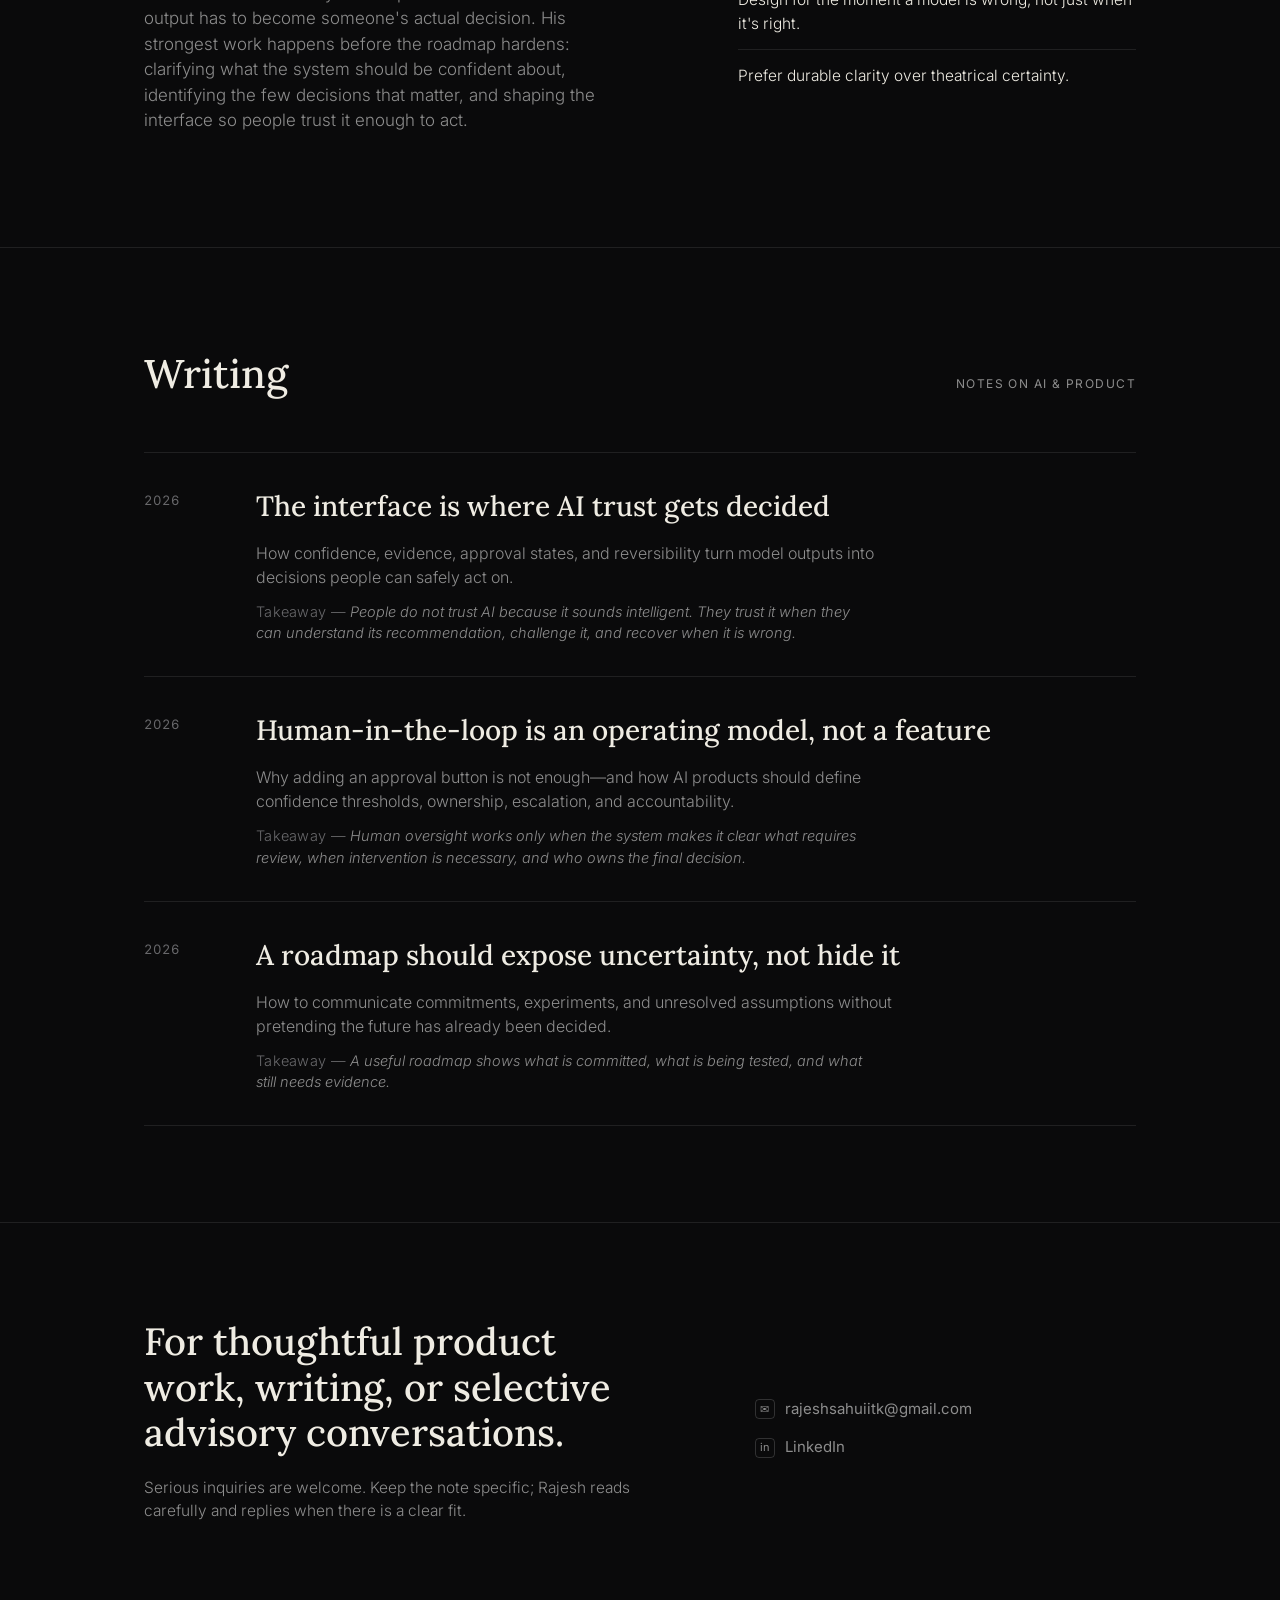
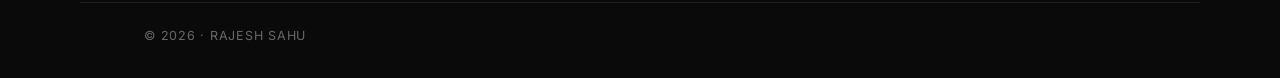
==== commit c5cb25bc: "Add files via upload" ====
--- a/index.html
+++ b/index.html
@@ -279,49 +279,52 @@
     <div class="wrap">
       <div class="section-head">
         <h2>Writing</h2>
-        <span class="section-label">Essays in progress</span>
+        <span class="section-label">Notes on AI &amp; product</span>
       </div>
 
       <div class="list">
 
-        <a class="row reveal" href="#">
+        <div class="row row-static reveal">
           <span class="row-index row-year">2026</span>
           <div class="row-body">
             <div class="row-title-line">
-              <h3>The product surface as a decision system</h3>
-              <span class="row-arrow">↗</span>
-            </div>
-            <p class="row-desc">On using interface structure to make trade-offs, confidence, and operational risk easier to see.</p>
-            <p class="row-takeaway"><span class="takeaway-label">Takeaway —</span> the interface itself is where trust or confusion actually gets decided, not the roadmap behind it.</p>
-          </div>
-        </a>
-
-        <a class="row reveal" href="#">
-          <span class="row-index row-year">2025</span>
-          <div class="row-body">
-            <div class="row-title-line">
-              <h3>Taste is a prioritization mechanism</h3>
-              <span class="row-arrow">↗</span>
-            </div>
-            <p class="row-desc">A short note on why product taste is less about preference and more about knowing which constraints deserve respect.</p>
-            <p class="row-takeaway"><span class="takeaway-label">Takeaway —</span> taste isn't preference — it's knowing which constraints to protect.</p>
-          </div>
-        </a>
-
-        <a class="row reveal" href="#">
-          <span class="row-index row-year">2025</span>
-          <div class="row-body">
-            <div class="row-title-line">
-              <h3>Roadmaps should preserve ambiguity</h3>
-              <span class="row-arrow">↗</span>
-            </div>
-            <p class="row-desc">How to make planning legible without pretending the future has already been solved.</p>
-            <p class="row-takeaway"><span class="takeaway-label">Takeaway —</span> a good roadmap shows what's decided and what isn't, instead of faking certainty everywhere.</p>
-          </div>
-        </a>
-
-      </div>
-    </div>
+              <h3>The interface is where AI trust gets decided</h3>
+            </div>
+            <p class="row-desc">How confidence, evidence, approval states, and reversibility turn model outputs into decisions people can safely act on.</p>
+            <p class="row-takeaway"><span class="takeaway-label">Takeaway —</span> People do not trust AI because it sounds intelligent. They trust it when they can understand its recommendation, challenge it, and recover when it is wrong.</p>
+          </div>
+        </div>
+
+        <div class="row row-static reveal">
+          <span class="row-index row-year">2026</span>
+          <div class="row-body">
+            <div class="row-title-line">
+              <h3>Human-in-the-loop is an operating model, not a feature</h3>
+            </div>
+            <p class="row-desc">Why adding an approval button is not enough—and how AI products should define confidence thresholds, ownership, escalation, and accountability.</p>
+            <p class="row-takeaway"><span class="takeaway-label">Takeaway —</span> Human oversight works only when the system makes it clear what requires review, when intervention is necessary, and who owns the final decision.</p>
+          </div>
+        </div>
+
+        <div class="row row-static reveal">
+          <span class="row-index row-year">2026</span>
+          <div class="row-body">
+            <div class="row-title-line">
+              <h3>A roadmap should expose uncertainty, not hide it</h3>
+            </div>
+            <p class="row-desc">How to communicate commitments, experiments, and unresolved assumptions without pretending the future has already been decided.</p>
+            <p class="row-takeaway"><span class="takeaway-label">Takeaway —</span> A useful roadmap shows what is committed, what is being tested, and what still needs evidence.</p>
+          </div>
+        </div>
+
+      </div>
+    </div>
+
+  <style>
+    /* Writing section — unlinked cards (articles not yet published), added inline */
+    .row-static { cursor: default; }
+    .row-static:hover { border-color: inherit; }
+  </style>
   </section>
 
   <!-- ============ CONTACT / FOOTER ============ -->
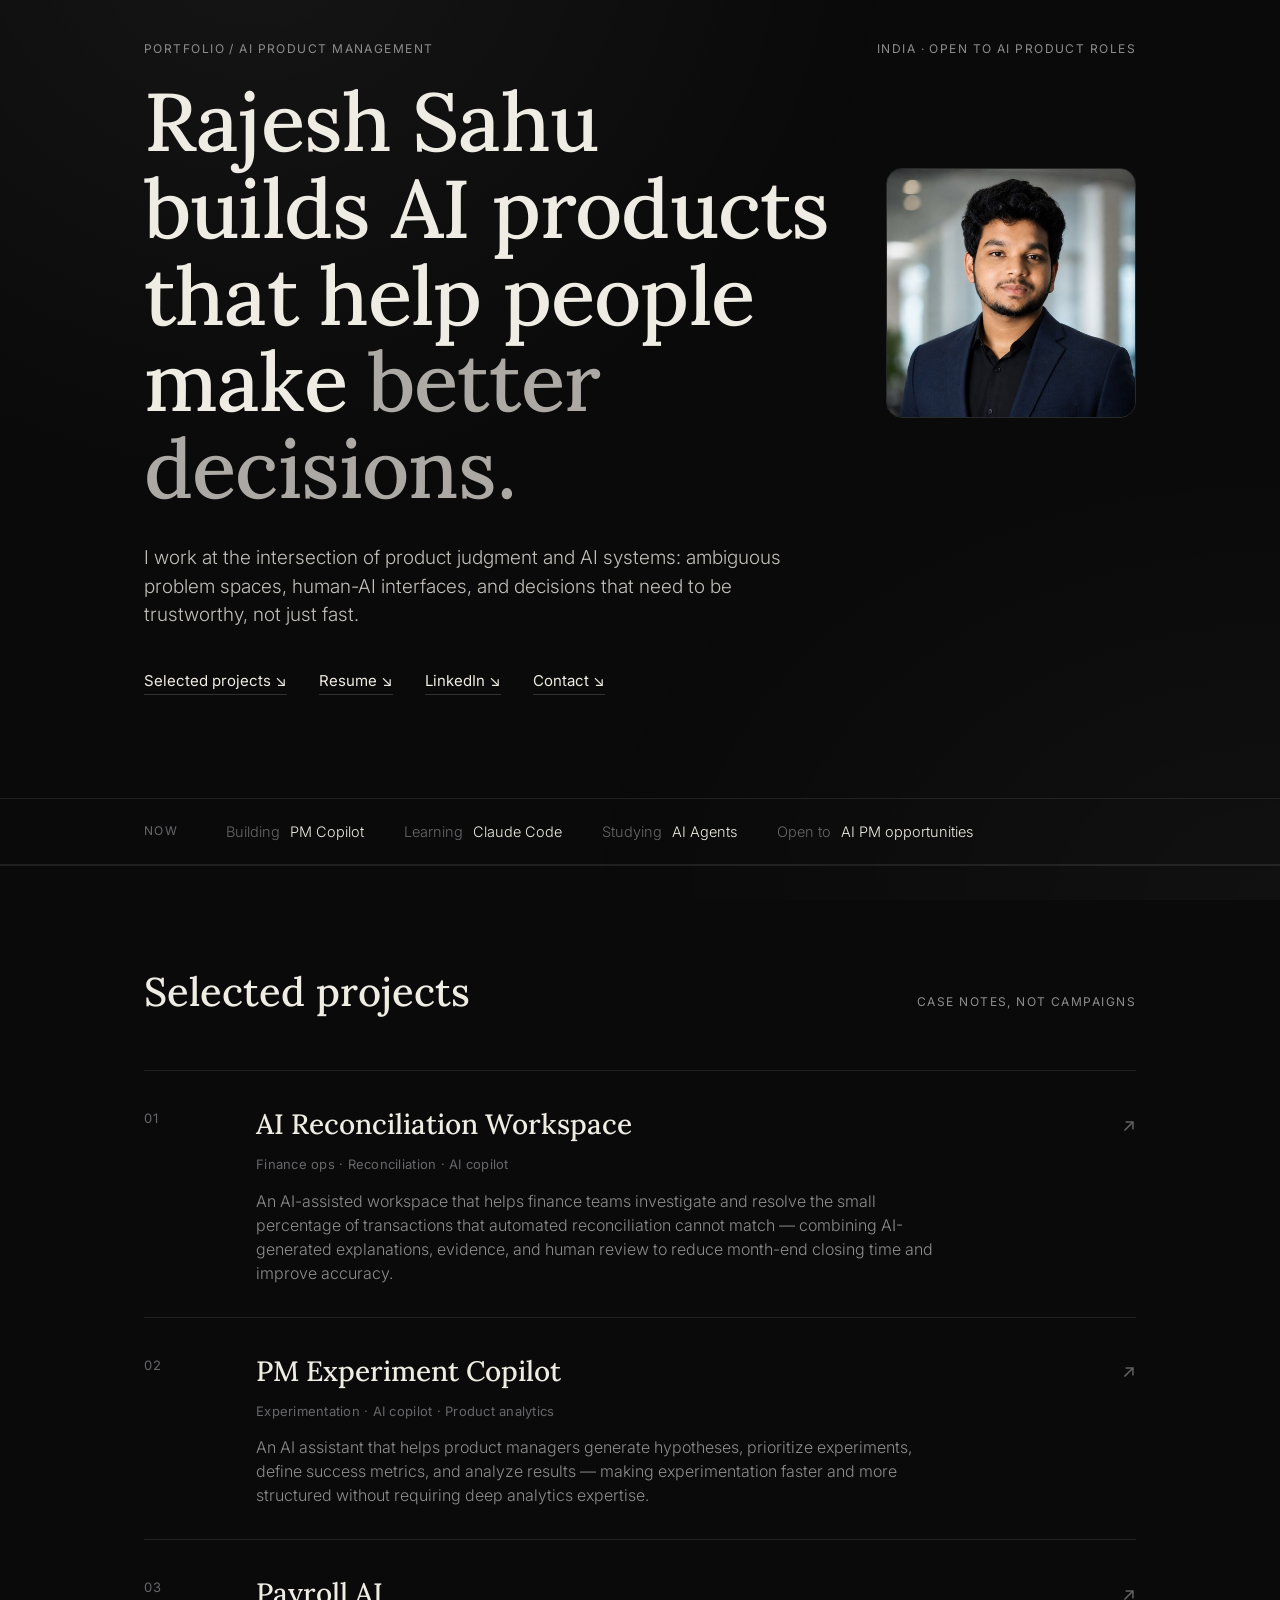
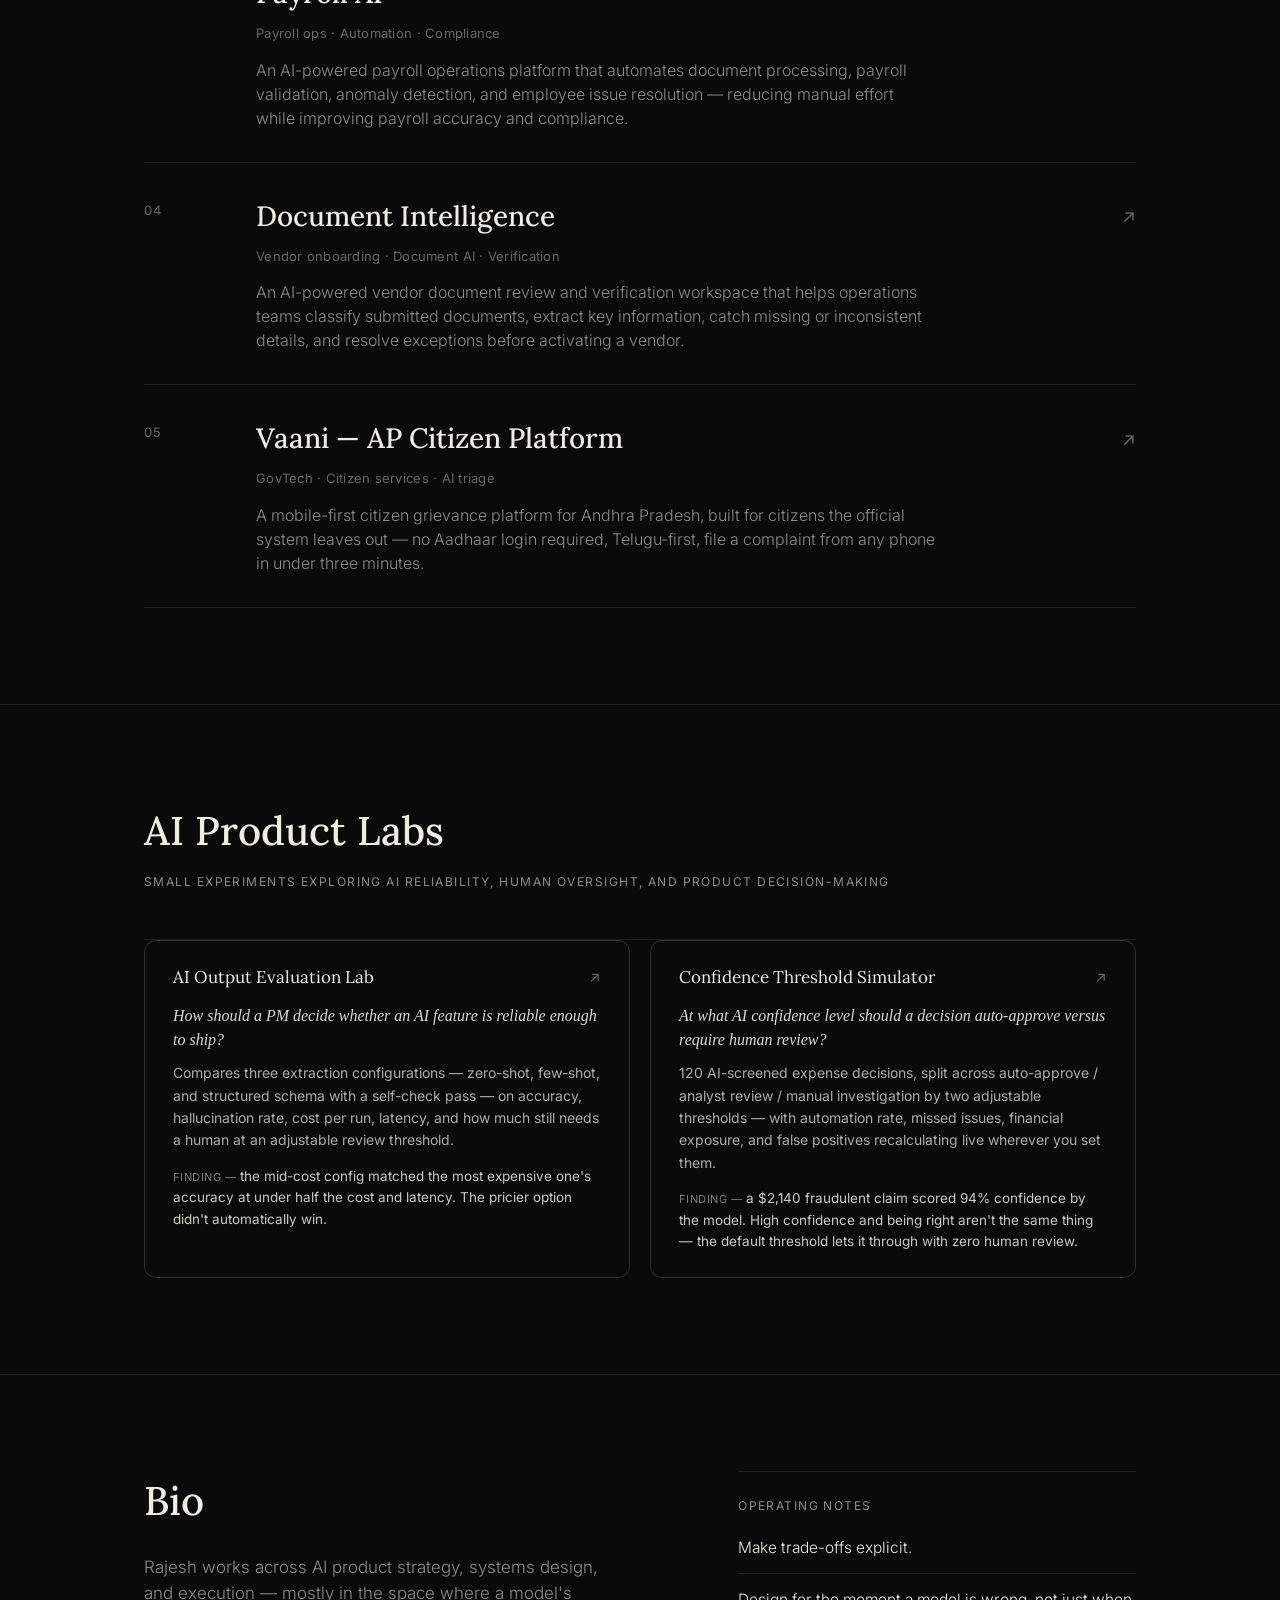
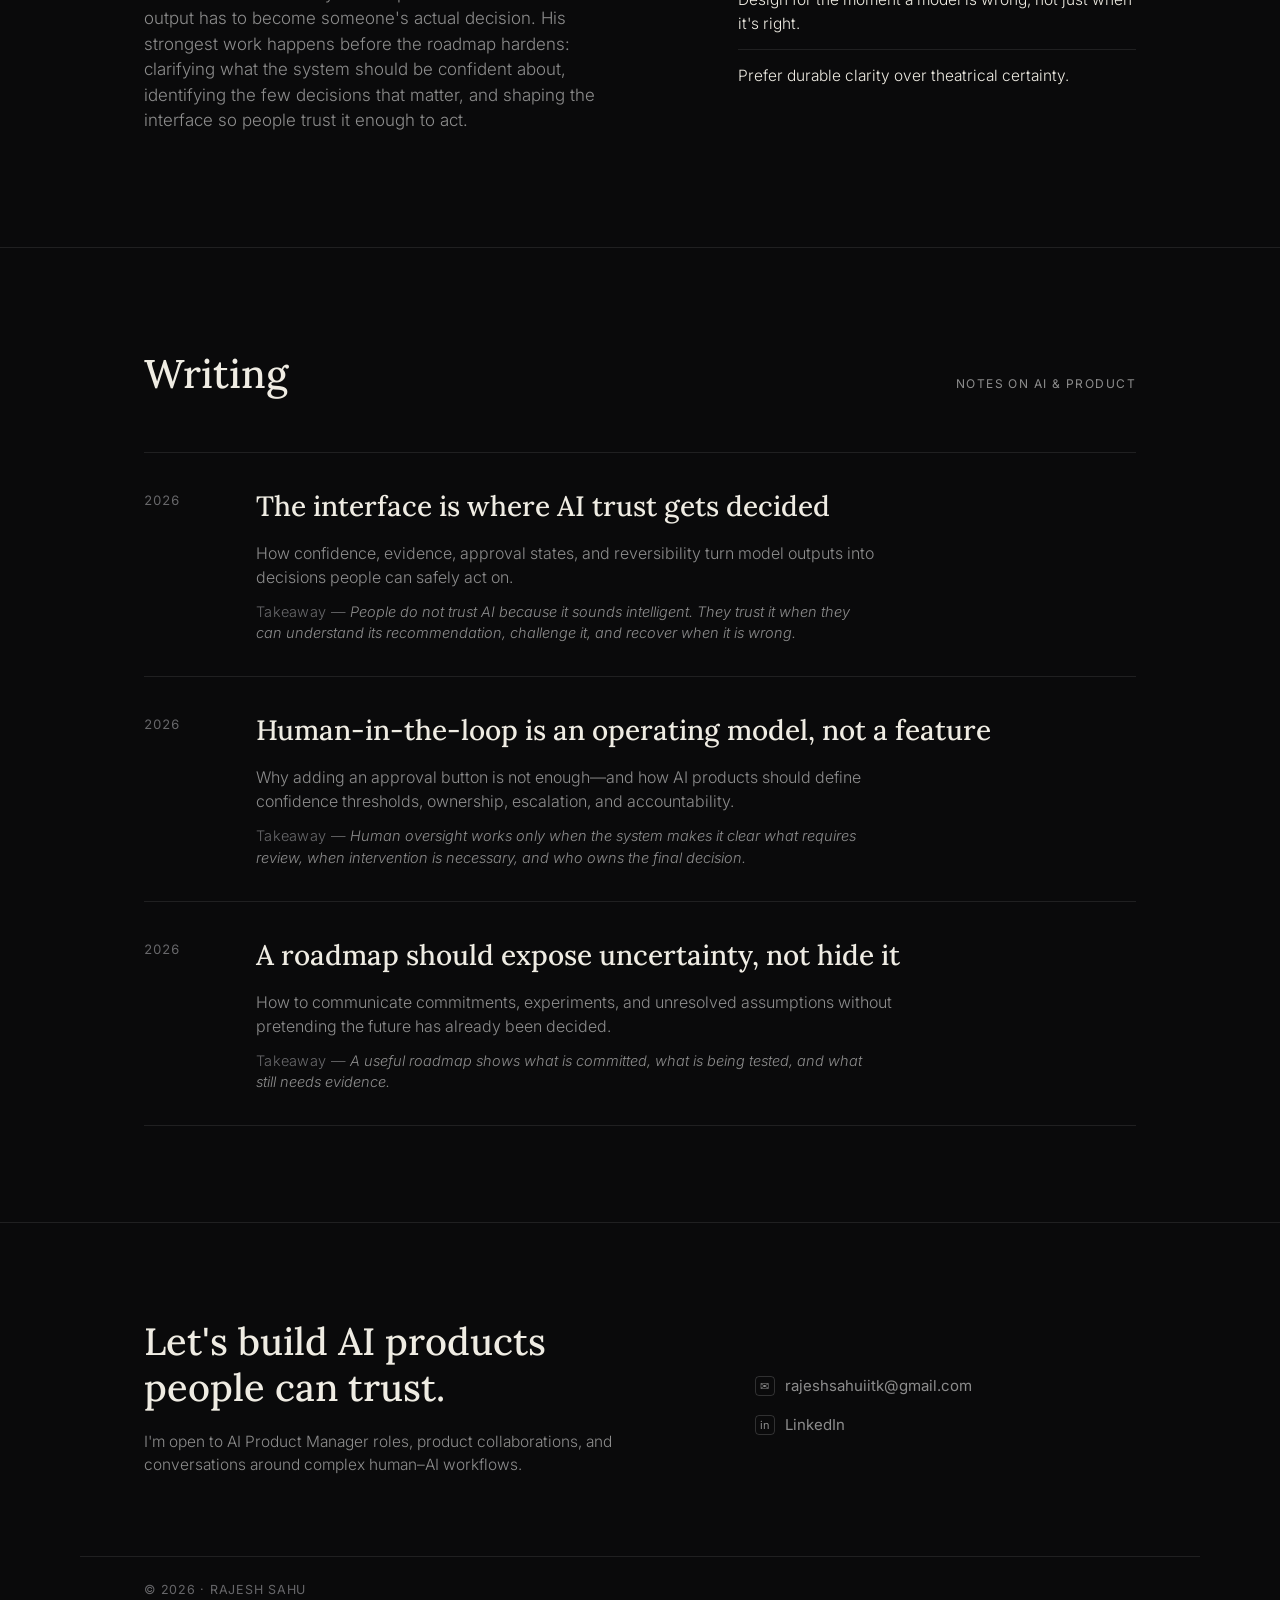
==== commit 8cc60eea: "Add files via upload" ====
--- a/index.html
+++ b/index.html
@@ -54,7 +54,7 @@
         </p>
         <nav class="hero-links">
           <a href="#projects">Selected projects <span class="arrow">↘</span></a>
-          <a href="#" target="_blank" rel="noopener">Resume <span class="arrow">↘</span></a>
+          <a href="rajesh-sahu-resume.pdf" target="_blank" rel="noopener">Resume <span class="arrow">↘</span></a>
           <a href="https://www.linkedin.com/in/sahu-rajesh-160608/" target="_blank" rel="noopener">LinkedIn <span class="arrow">↘</span></a>
           <a href="#contact">Contact <span class="arrow">↘</span></a>
         </nav>
@@ -331,8 +331,8 @@
   <footer class="site-footer" id="contact">
     <div class="wrap footer-grid">
       <div class="footer-copy">
-        <h2>For thoughtful product work, writing, or selective advisory conversations.</h2>
-        <p>Serious inquiries are welcome. Keep the note specific; Rajesh reads carefully and replies when there is a clear fit.</p>
+        <h2>Let's build AI products people can trust.</h2>
+        <p>I'm open to AI Product Manager roles, product collaborations, and conversations around complex human–AI workflows.</p>
       </div>
       <div class="footer-contact">
         <a href="mailto:rajeshsahuiitk@gmail.com" class="contact-link">
